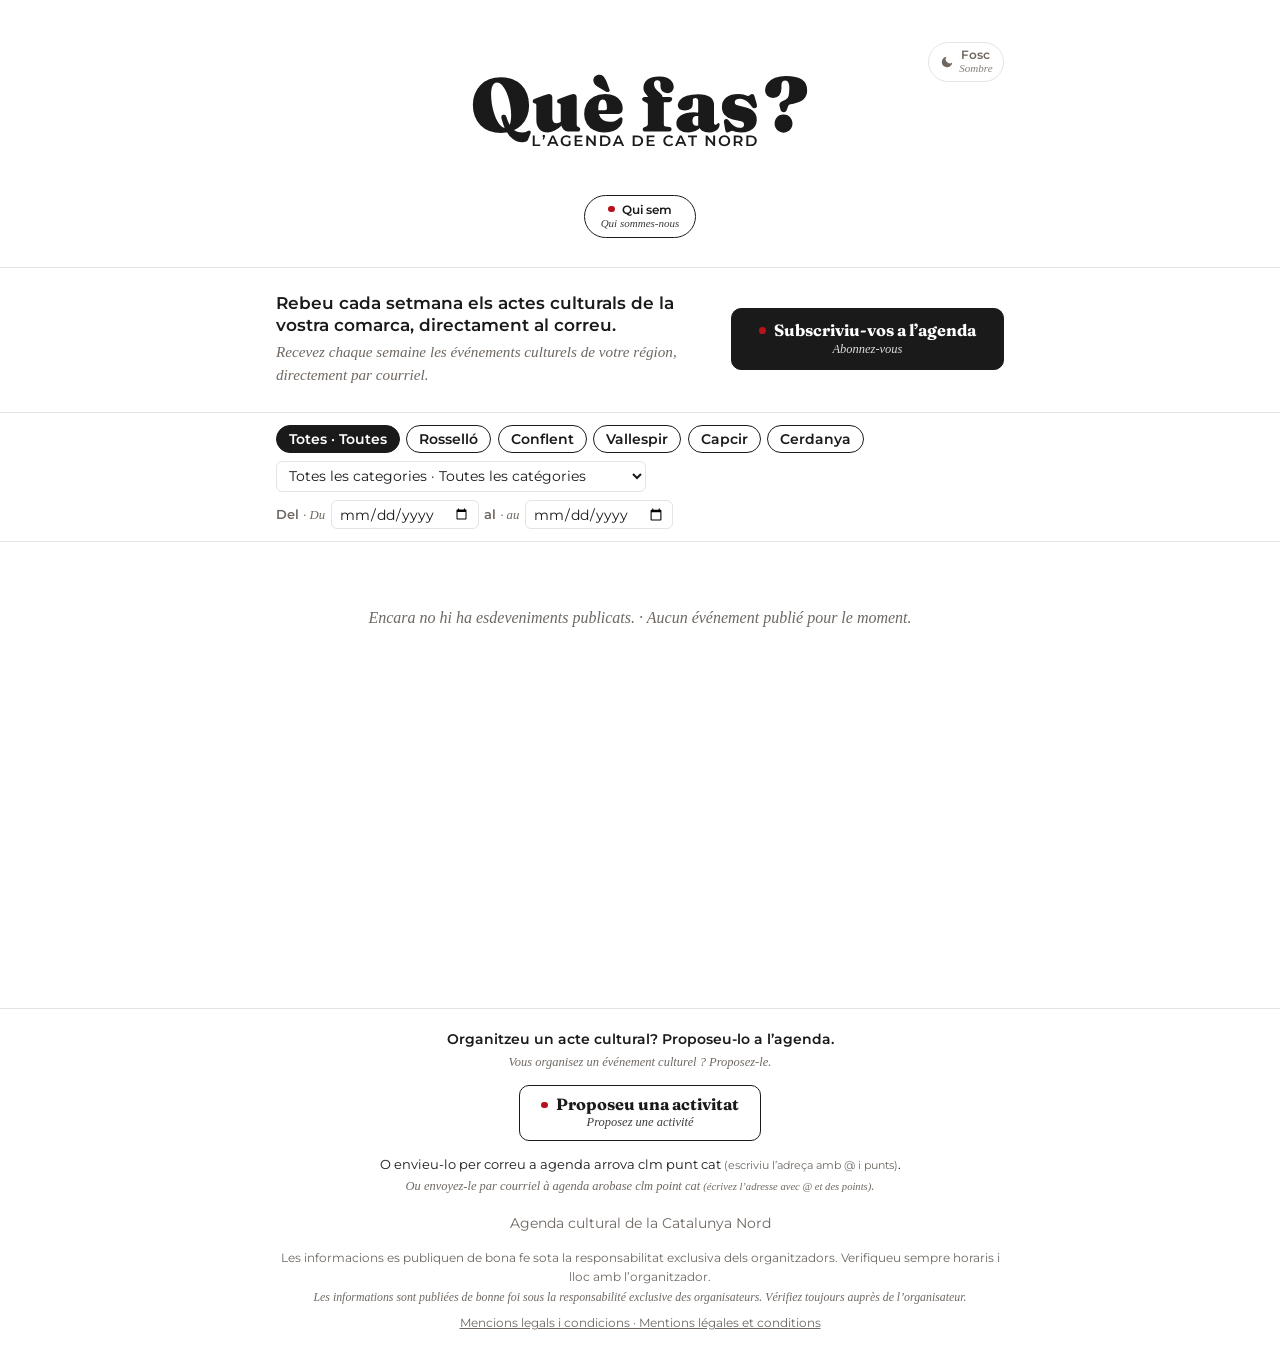
==== index.html @ eef19257 "Instantània: memòria de rebuig + feina acumulada - curador.html: rebutjar marca estat 'rebutjat' en " ====
<!DOCTYPE html>
<html lang="ca">
<head>
  <meta charset="UTF-8">
  <meta name="viewport" content="width=device-width, initial-scale=1.0">
  <title>Agenda cultural — Catalunya Nord</title>
  <meta name="description" content="Agenda cultural de la Catalunya Nord: Rosselló, Conflent, Vallespir, Capcir i Cerdanya. Agenda culturelle de la Catalogne Nord.">

  <!-- Aplica el tema desat ABANS de pintar, per evitar el parpelleig. -->
  <script>
    (function () {
      var tema = 'clar';
      try {
        var desat = localStorage.getItem('tema');
        if (desat === 'fosc' || desat === 'clar') {
          tema = desat;
        } else if (window.matchMedia && window.matchMedia('(prefers-color-scheme: dark)').matches) {
          tema = 'fosc';
        }
      } catch (e) { /* sense localStorage: es queda en tema clar */ }
      document.documentElement.setAttribute('data-tema', tema);
    })();
  </script>

  <link rel="stylesheet" href="style.css">
</head>
<body>

  <!-- Capçalera de portada («faixa»): el logotip, centrat i gran, fa
       d'imatge de capçalera. La pàgina legal manté la capçalera compacta. -->
  <header class="capcalera capcalera-portada">
    <div class="contingut">
      <!-- El logotip: dues imatges, una per tema (el CSS amaga la inactiva). -->
      <h1>
        <img class="logo-quefas logo-clar" src="img/logo/que-fas_clar.svg" alt="Què fas? — l’Agenda de Cat Nord">
        <img class="logo-quefas logo-fosc" src="img/logo/que-fas_fosc.svg" alt="Què fas? — l’Agenda de Cat Nord">
      </h1>
      <!-- Fila d'utilitats sota el logotip: «Qui sem» + botó de tema.
           En pantalla ampla (≥900px) el botó de tema salta a la cantonada
           de dalt a la dreta (vegeu style.css). -->
      <div class="fila-utilitats">
        <!-- Les dues píndoles porten el català a dalt i el francès a sota
             (mateixa jerarquia bilingüe que els botons d'acció), perquè en
             pantalla estreta el text no es reparteixi en dues columnes. -->
        <a class="boto-quisom" href="qui-som.html">
          <span class="quisom-ca">Qui sem</span>
          <span class="quisom-fr" lang="fr">Qui sommes-nous</span>
        </a>
        <button id="boto-tema" class="boto-tema" type="button" aria-label="Canvia el tema · Changer de thème">
          <span class="icona-tema" aria-hidden="true"></span>
          <span class="text-tema">
            <span class="tema-ca"></span>
            <span class="tema-fr" lang="fr"></span>
          </span>
        </button>
      </div>
    </div>
  </header>

  <section class="hero" aria-label="Subscripció · Abonnement">
    <div class="contingut">
      <p class="hero-text">
        <span class="hero-ca">Rebeu cada setmana els actes culturals de la vostra comarca, directament al correu.</span>
        <span class="hero-fr" lang="fr">Recevez chaque semaine les événements culturels de votre région, directement par courriel.</span>
      </p>
      <a class="boto-hero" href="https://f9bc9f9d.sibforms.com/serve/[base64]" target="_blank" rel="noopener">
        <span class="boto-ca">Subscriviu-vos a l’agenda</span>
        <span class="boto-fr" lang="fr">Abonnez-vous</span>
      </a>
    </div>
  </section>

  <nav class="filtres" aria-label="Filtres">
    <div class="contingut filtres-interior">
      <div class="filtre-comarques" id="filtre-comarques" role="group" aria-label="Filtra per comarca / Filtrer par région">
        <!-- Els botons de comarca es generen a app.js -->
      </div>
      <div class="filtre-categoria">
        <label for="selector-categoria" class="visualment-amagat">Categoria / Catégorie</label>
        <select id="selector-categoria">
          <!-- Les opcions de categoria es generen a app.js -->
        </select>
      </div>
      <!-- Filtre per dates: interval opcional. Un sol dia = mateixa data als dos camps;
           un camp buit no limita. La lògica és a app.js (construeixFiltreDates).
           En pantalla estreta el CSS amaga les etiquetes franceses (.etiqueta-fr)
           perquè els dos camps càpiguen en una sola línia: la barra de filtres
           és enganxada i cada línia de més tapa els actes. -->
      <div class="filtre-dates" role="group" aria-label="Filtra per dates / Filtrer par dates">
        <label class="etiqueta-data" for="data-des">Del <span class="etiqueta-fr" lang="fr">· Du</span></label>
        <input type="date" id="data-des" class="camp-data">
        <label class="etiqueta-data" for="data-fins">al <span class="etiqueta-fr" lang="fr">· au</span></label>
        <input type="date" id="data-fins" class="camp-data">
        <button type="button" id="boto-esborra-dates" class="boto-esborra-dates" hidden
                aria-label="Esborra les dates · Effacer les dates">Esborra · Effacer</button>
      </div>
    </div>
  </nav>

  <main class="contingut">
    <p id="missatge-estat" class="missatge-estat" hidden></p>
    <div id="llista-esdeveniments">
      <!-- Els esdeveniments es generen a app.js -->
    </div>

    <!-- Franja de llarga durada: els actes que duren més de 5 dies
         (típicament exposicions) surten de la llista cronològica i es
         mostren aquí, al peu. Si no, una exposició de dos mesos encalla
         la llista sota la capçalera del dia en què va començar, que al
         cap d'unes setmanes ja és una data passada. -->
    <section id="franja-llarga-durada" class="franja-llarga"
             aria-labelledby="titol-llarga-durada" hidden>
      <h2 id="titol-llarga-durada" class="titol-dia titol-franja">
        <span class="dia-ca">De llarga durada</span>
        <span class="dia-fr" lang="fr">· De longue durée</span>
      </h2>
      <div id="llista-llarga-durada">
        <!-- Les targetes es generen a app.js -->
      </div>
    </section>
  </main>

  <footer class="peu">
    <div class="contingut">
      <p class="convida">
        <span class="convida-ca">Organitzeu un acte cultural? Proposeu-lo a l’agenda.</span>
        <span class="convida-fr" lang="fr">Vous organisez un événement culturel&nbsp;? Proposez-le.</span>
      </p>
      <!-- SUBMISSIO d'actes, via 1 de 2: el formulari Typebot. -->
      <a class="boto-peu" href="https://typebot.co/lead-generation-64b0gcq" target="_blank" rel="noopener">
        <span class="boto-ca">Proposeu una activitat</span>
        <span class="boto-fr" lang="fr">Proposez une activité</span>
      </a>
      <!-- SUBMISSIO d'actes, via 2 de 2: el correu. agenda@clm.cat es
           l'UNICA adreca de tramesa; no n'hi ha cap altra. L'adreca va
           escrita en lletres, com a qui-som.html, per no donar-la feta
           als robots de brossa. -->
      <p class="peu-correu">
        <span class="peu-correu-ca">O envieu-lo per correu a agenda arrova clm punt cat <span class="pista-correu">(escriviu l’adreça amb @ i punts)</span>.</span>
        <span class="peu-correu-fr" lang="fr">Ou envoyez-le par courriel à agenda arobase clm point cat <span class="pista-correu">(écrivez l’adresse avec @ et des points)</span>.</span>
      </p>
      <p class="peu-firma">Agenda cultural de la Catalunya Nord</p>
      <!-- Línia legal permanent: responsabilitat dels organitzadors + enllaç a les mencions legals. -->
      <p class="peu-legal">
        <span class="peu-legal-ca">Les informacions es publiquen de bona fe sota la responsabilitat exclusiva dels organitzadors. Verifiqueu sempre horaris i lloc amb l’organitzador.</span>
        <span class="peu-legal-fr" lang="fr">Les informations sont publiées de bonne foi sous la responsabilité exclusive des organisateurs. Vérifiez toujours auprès de l’organisateur.</span>
        <a class="enllac-legal" href="mencions-legals.html">Mencions legals i condicions · Mentions légales et conditions</a>
      </p>
    </div>
  </footer>

  <!-- Visor del cartell: capa negra a pantalla completa amb la imatge sencera.
       S'obre en pitjar la miniatura d'un cartell i es tanca amb la creu, amb
       un clic al fons o amb la tecla Escape (vegeu app.js). -->
  <div id="visor-cartell" class="visor" role="dialog" aria-modal="true"
       aria-label="Cartell de l’acte · Affiche de l’événement" hidden>
    <button type="button" id="visor-tanca" class="visor-tanca"
            aria-label="Tanca el cartell · Fermer l’affiche">×</button>
    <img id="visor-imatge" class="visor-imatge" src="" alt="">
    <p id="visor-titol" class="visor-titol"></p>
  </div>

  <script src="app.js"></script>
</body>
</html>
---- style.css ----
/* ==========================================================================
   Agenda cultural — Catalunya Nord
   Disseny blanc i negre: el «sang i or» només com a accent (data/hora, punt
   del dia, banderola de categoria); els cartells aporten el color.
   Tipografies. Català: Fraunces (títols) + Montserrat (cos/UI).
   Francès: Georgia en cursiva (veu secundària).
   Mobile-first, sense frameworks. Tema clar i tema fosc.
   ========================================================================== */
/* --------------------------------------------------------------------
   Tipografies autoallotjades (woff2 dins de /fonts).
   Català: Fraunces (títols) + Montserrat (cos/UI). Francès: Georgia cursiva.
   Si els .woff2 no hi són, es mostren les alternatives sense trencar res.
-------------------------------------------------------------------- */
@font-face { font-family: 'Fraunces'; font-style: normal; font-weight: 700; font-display: swap; src: url('fonts/fraunces-700.woff2') format('woff2'); }
@font-face { font-family: 'Fraunces'; font-style: normal; font-weight: 900; font-display: swap; src: url('fonts/fraunces-900.woff2') format('woff2'); }
@font-face { font-family: 'Montserrat'; font-style: normal; font-weight: 400; font-display: swap; src: url('fonts/montserrat-400.woff2') format('woff2'); }
@font-face { font-family: 'Montserrat'; font-style: normal; font-weight: 600; font-display: swap; src: url('fonts/montserrat-600.woff2') format('woff2'); }

/* --------------------------------------------------------------------
   Colors. El «sang i or» és invariable i només surt com a accent.
   Els temes clar/fosc canvien l'entorn (blanc i negre dominants).
-------------------------------------------------------------------- */
:root {
  --vermell: #b5121b;
  --or: #fcdd09;

  /* Tema CLAR (per defecte). */
  --fons: #ffffff;
  --fons-targeta: #ffffff;
  --tinta: #1a1a1a;
  --tinta-suau: #6f6862;
  --vora: #e7e4df;
  --accent: var(--vermell);          /* data i hora, en clar */
  --banderola-fons: #1a1a1a;
  --banderola-text: #ffffff;
  --placeholder-fons: #f5eccf;       /* or molt suau darrere la icona */
  --placeholder-icona: #7a5f12;      /* or fosc, llegible sobre el groc suau */
  --capcalera-fons: #ffffff;
  --capcalera-text: #1a1a1a;

  --tipo-titol: 'Fraunces', Georgia, 'Times New Roman', serif;
  --tipo-ui: 'Montserrat', system-ui, 'Segoe UI', Arial, sans-serif;
  --tipo-serif: Georgia, 'Times New Roman', serif;
}

/* Tema FOSC — només canvia els colors d'entorn; la marca no es toca. */
[data-tema="fosc"] {
  --fons: #121110;
  --fons-targeta: #1b1917;
  --tinta: #f2efe9;
  --tinta-suau: #9b938c;
  --vora: #2c2825;
  --accent: var(--or);               /* data i hora, en fosc */
  --banderola-fons: #f2efe9;
  --banderola-text: #121110;
  --placeholder-fons: #241f16;
  --placeholder-icona: #c2a23a;
  --capcalera-fons: #121110;
  --capcalera-text: #f2efe9;
}

* { box-sizing: border-box; }

body {
  margin: 0;
  background: var(--fons);
  color: var(--tinta);
  font-family: var(--tipo-ui);
  line-height: 1.5;
  transition: background-color 0.2s ease, color 0.2s ease;
}

.contingut { max-width: 760px; margin: 0 auto; padding: 0 1rem; }

/* --------------------------------------------------------------------
   Capçalera — tinta sobre fons net (sense banda vermella ni senyera).
   Deixa lloc per a una futura secció hero i un logo per dissenyar.
-------------------------------------------------------------------- */
.capcalera {
  background: var(--capcalera-fons);
  color: var(--capcalera-text);
  padding: 1.4rem 0 1.3rem;
  border-bottom: 1px solid var(--vora);
  transition: background-color 0.2s ease, color 0.2s ease, border-color 0.2s ease;
}

.capcalera .contingut { position: relative; }

/* El logotip «Què fas?» fa de títol. Hi ha dues imatges, una per tema;
   la del tema inactiu s'amaga (per defecte es veu la clara). */
.capcalera h1 { margin: 0; }
.logo-quefas { display: block; width: min(220px, 56vw); height: auto; }
.logo-fosc { display: none; }
[data-tema="fosc"] .logo-clar { display: none; }
[data-tema="fosc"] .logo-fosc { display: block; }
/* Subtítol de capçalera: ja no s'usa a la portada (l'índex només duu el
   logotip), però la pàgina legal encara el fa servir (.subtitol-legal). */
.capcalera .subtitol {
  margin: 0.45rem 0 0;
  font-family: var(--tipo-serif);
  font-style: italic;
  font-size: 0.95rem;
  color: var(--tinta-suau);
}

/* Botó de canvi de tema, a la cantonada de la capçalera. */
.boto-tema {
  position: absolute;
  top: 0;
  right: 1rem;
  display: inline-flex;
  align-items: center;
  gap: 0.35rem;
  font-family: var(--tipo-ui);
  font-weight: 600;
  font-size: 0.75rem;
  padding: 0.3rem 0.65rem;
  border: 1px solid var(--vora);
  border-radius: 999px;
  background: transparent;
  color: var(--tinta-suau);
  cursor: pointer;
  line-height: 1;
}
.boto-tema:hover { background: var(--vora); color: var(--tinta); }
.boto-tema .icona-tema { display: inline-flex; flex: 0 0 auto; }
/* Les etiquetes van en columna: català a dalt, francès a sota. Així la
   píndola no reparteix el text en dues columnes en pantalla estreta. */
.boto-tema .text-tema {
  display: inline-flex;
  flex-direction: column;
  align-items: center;
  line-height: 1.25;
}
.boto-tema .tema-ca { font-family: var(--tipo-ui); font-weight: 600; }
.boto-tema .tema-fr { font-family: var(--tipo-serif); font-style: italic; font-weight: 400; font-size: 0.92em; opacity: 0.85; }

/* --------------------------------------------------------------------
   Capçalera de portada («faixa») — només l'usa index.html.
   El logotip, centrat i gran, fa d'imatge que encapçala el web; a sota,
   la fila d'utilitats («Qui sem» + botó de tema). La pàgina legal manté
   la capçalera compacta de sempre.
-------------------------------------------------------------------- */
.capcalera-portada { padding: 2.1rem 0 1.5rem; }
.capcalera-portada .contingut { text-align: center; }
.capcalera-portada .logo-quefas { width: min(430px, 94vw); margin: 0 auto; }

/* Fila d'utilitats sota el logotip. */
.fila-utilitats {
  display: flex;
  justify-content: center;
  align-items: center;
  gap: 0.5rem;
  margin-top: 1rem;
}

/* En mòbil i tauleta el botó de tema viu dins la fila (no flota).
   En pantalla ampla torna a la cantonada (vegeu el @media de 900px). */
.capcalera-portada .boto-tema { position: static; }

/* Botó «Qui sem»: píndola amb contorn de tinta i punt d'accent davant,
   una mica més present que el botó de tema (és contingut, no utilitat). */
.boto-quisom {
  display: inline-flex;
  flex-direction: column;
  align-items: center;
  text-align: center;
  white-space: nowrap;
  font-family: var(--tipo-ui);
  font-weight: 600;
  font-size: 0.75rem;
  line-height: 1.25;
  padding: 0.34rem 0.95rem 0.4rem;
  border: 1.5px solid var(--tinta);
  border-radius: 999px;
  background: transparent;
  color: var(--tinta);
  text-decoration: none;
}
/* El punt d'accent va davant del català (dins la línia), no davant de tot
   el botó: si fos un element flex de la columna, quedaria a sobre del text. */
.boto-quisom .quisom-ca::before {
  content: "";
  display: inline-block;
  width: 0.42rem;
  height: 0.42rem;
  border-radius: 50%;
  background: var(--accent);
  margin-right: 0.4rem;
  vertical-align: 0.1em;
}
.boto-quisom .quisom-fr { font-family: var(--tipo-serif); font-style: italic; font-weight: 400; font-size: 0.92em; opacity: 0.85; }
.boto-quisom:hover { background: var(--tinta); color: var(--fons); }
.boto-quisom:focus-visible { outline: 2px solid var(--accent); outline-offset: 2px; }

/* --------------------------------------------------------------------
   Seccio hero - convida a subscriure's a l'agenda (public general).
   Blanc i negre, com la resta: fons net i una vora fina a sota.
-------------------------------------------------------------------- */
.hero {
  background: var(--fons);
  border-bottom: 1px solid var(--vora);
  padding: 1.5rem 0 1.6rem;
  transition: background-color 0.2s ease, border-color 0.2s ease;
}
/* En pantalla estreta tot va centrat (text i botó); a partir de 600px
   el text torna a l'esquerra i el botó se'n va a la dreta. */
.hero .contingut { display: flex; flex-direction: column; align-items: center; gap: 0.9rem; }

.hero-text { margin: 0; max-width: 46ch; text-align: center; }
.hero-text .hero-ca { display: block; font-family: var(--tipo-ui); font-weight: 600; font-size: 1.05rem; line-height: 1.35; color: var(--tinta); }
.hero-text .hero-fr { display: block; margin-top: 0.25rem; font-family: var(--tipo-serif); font-style: italic; font-size: 0.95rem; color: var(--tinta-suau); }

/* Etiquetes bilingues dins dels botons d'accio (catala a dalt, frances a sota).
   El català va en Fraunces amb un punt d'accent davant (vermell en clar,
   or en fosc), com el punt de les capçaleres de dia. */
.boto-ca { font-family: var(--tipo-titol); font-weight: 700; font-size: 1.02rem; }
.boto-ca::before {
  content: "";
  display: inline-block;
  width: 0.42rem;
  height: 0.42rem;
  border-radius: 50%;
  background: var(--accent);
  margin-right: 0.5rem;
  vertical-align: 0.12em;
}
.boto-fr { font-family: var(--tipo-serif); font-weight: 400; font-style: italic; font-size: 0.78rem; opacity: 0.85; }

/* Boto principal de subscripcio: ple, en tinta, rectangle arrodonit
   (10px, com les targetes) per distingir-lo de les píndoles de filtre.
   white-space: nowrap garanteix que cada llengua ocupa una sola línia. */
.boto-hero {
  display: inline-flex;
  flex-direction: column;
  align-items: center;
  text-align: center;
  text-decoration: none;
  white-space: nowrap;
  line-height: 1.3;
  padding: 0.65rem 1.7rem 0.75rem;
  border: 1.5px solid var(--tinta);
  border-radius: 10px;
  background: var(--tinta);
  color: var(--fons);
  cursor: pointer;
  transition: background-color 0.2s ease, color 0.2s ease;
}
.boto-hero:hover { background: transparent; color: var(--tinta); }

/* Anell d'accent quan s'hi arriba amb el teclat (accessibilitat). */
.boto-hero:focus-visible,
.boto-peu:focus-visible {
  outline: 2px solid var(--accent);
  outline-offset: 2px;
}

/* --------------------------------------------------------------------
   Barra de filtres (enganxada a dalt). Botons en blanc i negre.
-------------------------------------------------------------------- */
.filtres {
  background: var(--fons);
  border-bottom: 1px solid var(--vora);
  padding: 0.75rem 0;
  position: sticky;
  top: 0;
  z-index: 10;
  transition: background-color 0.2s ease, border-color 0.2s ease;
}

.filtres-interior { display: flex; flex-wrap: wrap; gap: 0.5rem; align-items: center; }
.filtre-comarques { display: flex; flex-wrap: wrap; gap: 0.4rem; }

.boto-comarca {
  font-family: var(--tipo-ui);
  font-weight: 600;
  font-size: 0.85rem;
  padding: 0.3rem 0.75rem;
  border: 1.5px solid var(--tinta);
  border-radius: 999px;
  background: transparent;
  color: var(--tinta);
  cursor: pointer;
}
.boto-comarca:hover { background: var(--vora); }
.boto-comarca.actiu { background: var(--tinta); color: var(--fons); border-color: var(--tinta); }

/* En pantalla estreta el selector ocupa la seva pròpia línia, arrenca a
   l'esquerra i no arriba fins a la vora dreta de la pantalla (era incòmode
   de prémer). A partir de 600px pren l'amplada que li cal, sempre a l'esquerra. */
.filtre-categoria { margin-left: 0; flex: 1 1 100%; max-width: 20rem; min-width: 0; }

#selector-categoria {
  font-family: var(--tipo-ui);
  font-size: 0.8rem;
  width: 100%;
  padding: 0.35rem 0.5rem;
  border: 1.5px solid var(--vora);
  border-radius: 6px;
  background: var(--fons-targeta);
  color: var(--tinta);
  max-width: 100%;
  text-overflow: ellipsis;
}

/* Filtre per dates: dos camps natius de data i un botó per esborrar-los.
   El calendari desplegable és el del navegador (cap giny propi);
   color-scheme li fa seguir el tema clar o fosc. */
.filtre-dates { display: flex; align-items: center; flex-wrap: wrap; gap: 0.35rem; }

.etiqueta-data { font-family: var(--tipo-ui); font-weight: 600; font-size: 0.78rem; color: var(--tinta-suau); }
.etiqueta-data .etiqueta-fr { font-family: var(--tipo-serif); font-style: italic; font-weight: normal; }

/* En pantalla estreta les etiquetes franceses («· Du», «· au») s'amaguen
   perquè «Del [data] al [data]» càpiga en una sola línia. La barra de
   filtres és enganxada a dalt: cada línia que estalvia és espai per als
   actes. A partir de 600px tornen a sortir (vegeu el @media de 600px). */
.etiqueta-data .etiqueta-fr { display: none; }

.camp-data {
  font-family: var(--tipo-ui);
  font-size: 0.78rem;
  padding: 0.28rem 0.35rem;
  border: 1.5px solid var(--vora);
  border-radius: 6px;
  background: var(--fons-targeta);
  color: var(--tinta);
  color-scheme: light;
  max-width: 100%;
}
[data-tema="fosc"] .camp-data { color-scheme: dark; }

.boto-esborra-dates {
  font-family: var(--tipo-ui);
  font-weight: 600;
  font-size: 0.78rem;
  padding: 0.25rem 0.7rem;
  border: 1px solid var(--vora);
  border-radius: 999px;
  background: transparent;
  color: var(--tinta-suau);
  cursor: pointer;
}
.boto-esborra-dates:hover { background: var(--vora); color: var(--tinta); }

.camp-data:focus-visible,
.boto-esborra-dates:focus-visible { outline: 2px solid var(--accent); outline-offset: 2px; }

main { padding-top: 1rem; padding-bottom: 2rem; min-height: 50vh; }

/* --------------------------------------------------------------------
   Capçalera de dia: "21 Juny, Dimarts · 21 Juin, Mardi".
   Text en tinta; l'únic color és el punt d'accent (vermell en clar,
   or en fosc), com el punt dels botons d'acció.
-------------------------------------------------------------------- */
.titol-dia {
  display: flex;
  align-items: baseline;
  flex-wrap: wrap;
  gap: 0.5rem;
  font-family: var(--tipo-titol);
  font-weight: 700;
  font-size: 1.05rem;
  color: var(--tinta);
  margin: 1.85rem 0 0.7rem;
  padding-bottom: 0.3rem;
  border-bottom: 1px solid var(--vora);
}
.titol-dia::before {
  content: "";
  flex: 0 0 auto;
  width: 0.55rem;
  height: 0.55rem;
  border-radius: 50%;
  background: var(--accent);
  align-self: center;
}
.titol-dia .dia-fr {
  font-family: var(--tipo-serif);
  color: var(--tinta-suau);
  font-style: italic;
  font-weight: normal;
  font-size: 0.9em;
}

/* --------------------------------------------------------------------
   Franja de llarga durada: els actes de més de 5 dies (exposicions)
   surten de la llista cronològica i es recullen aquí, al peu. Es
   distingeix de la llista amb un filet de separació més marcat a dalt,
   no amb cap color nou: la pàgina continua sent monocroma.
-------------------------------------------------------------------- */
.franja-llarga {
  margin-top: 2.5rem;
  padding-top: 0.5rem;
  border-top: 2px solid var(--vora);
}

/* La capçalera de la franja reutilitza .titol-dia (mateixa tipografia,
   mateix punt d'accent) i només en treu el marge de dalt, que aquí ja
   el posa la mateixa franja. */
.titol-franja { margin-top: 0.9rem; }

/* --------------------------------------------------------------------
   Targeta: cartell a l'esquerra (amb banderola de categoria), cos a la dreta.
-------------------------------------------------------------------- */
.esdeveniment {
  display: flex;
  align-items: flex-start;
  gap: 0;
  background: var(--fons-targeta);
  border: 1px solid var(--vora);
  border-radius: 10px;
  margin-bottom: 0.85rem;
  transition: background-color 0.2s ease, border-color 0.2s ease;
}

/* Cartell (o substitut) — quadrat lleugerament tombat, a l'esquerra. */
.imatge-esdeveniment {
  position: relative;
  flex: 0 0 auto;
  width: 100px;
  height: 100px;
  margin: 0.85rem;
  border-radius: 8px;
  overflow: hidden;
  background: var(--placeholder-fons);
  box-shadow: 0 2px 7px rgba(0, 0, 0, 0.18);
  transition: transform 0.25s ease;
}
.imatge-esdeveniment img { width: 100%; height: 100%; object-fit: cover; display: block; }
.imatge-esdeveniment.sense-imatge { display: flex; align-items: center; justify-content: center; }

/* La miniatura del cartell és un botó (obre el visor): el desvestim perquè
   segueixi semblant només una imatge. */
.obre-cartell {
  display: block;
  width: 100%;
  height: 100%;
  padding: 0;
  border: 0;
  background: none;
  cursor: zoom-in;
}
.obre-cartell:focus-visible { outline: 2px solid var(--accent); outline-offset: 2px; }

/* El cartell reposa tombat i s'adreça quan hi passem el ratolí. */
.gir-esquerra .imatge-esdeveniment { transform: rotate(-3deg); }
.gir-dreta .imatge-esdeveniment { transform: rotate(3deg); }
.gir-esquerra .imatge-esdeveniment:hover,
.gir-dreta .imatge-esdeveniment:hover { transform: rotate(0deg); }

@media (prefers-reduced-motion: reduce) {
  .imatge-esdeveniment { transition: none; }
  .gir-esquerra .imatge-esdeveniment,
  .gir-dreta .imatge-esdeveniment { transform: none; }
}

/* Banderola negra amb el nom de la categoria, a dalt del cartell. */
.banderola-categoria {
  position: absolute;
  top: 0;
  left: 0;
  z-index: 2;
  font-family: var(--tipo-ui);
  font-weight: 600;
  font-size: 0.6rem;
  letter-spacing: 0.06em;
  text-transform: uppercase;
  color: var(--banderola-text);
  background: var(--banderola-fons);
  padding: 0.14rem 0.85rem 0.14rem 0.45rem;
  clip-path: polygon(0 0, 100% 0, calc(100% - 0.5rem) 100%, 0 100%);
  /* Seu damunt del botó del cartell: els clics han de passar-hi a través. */
  pointer-events: none;
}

/* Icona de la categoria, quan no hi ha cartell. */
.icona-categoria { display: inline-flex; color: var(--placeholder-icona); }
.icona-categoria svg { width: 44px; height: 44px; }

/* Cos de la targeta. */
.cos-esdeveniment { flex: 1; min-width: 0; padding: 0.85rem 0.95rem 0.85rem 0; }

.titol-esdeveniment {
  margin: 0 0 0.3rem;
  font-family: var(--tipo-titol);
  font-weight: 700;
  font-size: 1.05rem;
  line-height: 1.25;
  color: var(--tinta);
}
.titol-esdeveniment a { color: inherit; text-decoration: underline; }

/* Comarca: etiqueta de text discreta (ja no és una píndola clicable). */
.comarca {
  margin: 0 0 0.35rem;
  font-family: var(--tipo-ui);
  font-weight: 600;
  font-size: 0.7rem;
  letter-spacing: 0.07em;
  text-transform: uppercase;
  color: var(--tinta-suau);
}

.meta { font-family: var(--tipo-ui); font-size: 0.85rem; color: var(--tinta-suau); margin: 0 0 0.4rem; }
.meta .quan { color: var(--accent); font-weight: 600; }   /* data i hora: l'accent «sang i or» */
.meta .icona-pin { display: inline-flex; vertical-align: -2px; margin-right: 2px; }
.meta .icona-pin svg { display: block; }

/* Contingut que es desplega amb "Veure més". */
.detalls { display: none; margin-top: 0.5rem; }
.cos-esdeveniment.obert .detalls { display: block; }

.descripcio-ca { font-family: var(--tipo-ui); margin: 0 0 0.3rem; font-size: 0.92rem; }
.descripcio-fr { font-family: var(--tipo-serif); margin: 0 0 0.3rem; color: var(--tinta-suau); font-style: italic; font-size: 0.95rem; }
.associacio { font-family: var(--tipo-ui); font-size: 0.8rem; color: var(--tinta-suau); margin: 0.2rem 0 0; }

.boto-mes {
  margin-top: 0.45rem;
  font-family: var(--tipo-ui);
  font-weight: 600;
  font-size: 0.78rem;
  padding: 0.25rem 0.7rem;
  border: 1px solid var(--vora);
  border-radius: 999px;
  background: transparent;
  color: var(--tinta-suau);
  cursor: pointer;
}
.boto-mes:hover { background: var(--vora); color: var(--tinta); }

.missatge-estat { font-family: var(--tipo-serif); text-align: center; color: var(--tinta-suau); padding: 3rem 1rem; font-style: italic; }

/* --------------------------------------------------------------------
   Peu — net, en blanc i negre.
-------------------------------------------------------------------- */
.peu {
  background: var(--fons);
  border-top: 1px solid var(--vora);
  color: var(--tinta-suau);
  font-family: var(--tipo-ui);
  font-size: 0.85rem;
  padding: 1.25rem 0;
  text-align: center;
  transition: background-color 0.2s ease, border-color 0.2s ease;
}

/* Convida (al peu) a proposar un acte - adrecat a organitzadors. */
.convida { margin: 0 0 0.85rem; }
.convida-ca { display: block; font-family: var(--tipo-ui); font-weight: 600; color: var(--tinta); }
.convida-fr { display: block; margin-top: 0.2rem; font-family: var(--tipo-serif); font-style: italic; color: var(--tinta-suau); font-size: 0.92em; }

/* Boto secundari del peu: contorn, s'omple en passar-hi per sobre.
   Mateix rectangle arrodonit que el boto principal. */
.boto-peu {
  display: inline-flex;
  flex-direction: column;
  align-items: center;
  text-decoration: none;
  line-height: 1.25;
  padding: 0.5rem 1.35rem 0.6rem;
  border: 1.5px solid var(--tinta);
  border-radius: 10px;
  background: transparent;
  color: var(--tinta);
  cursor: pointer;
  transition: background-color 0.2s ease, color 0.2s ease;
}
.boto-peu:hover { background: var(--tinta); color: var(--fons); }

/* L'altra via de tramesa: l'adreça de correu, sota el botó del formulari. */
.peu-correu { margin: 0.85rem 0 0; font-size: 0.82rem; }
.peu-correu-ca { display: block; color: var(--tinta); }
.peu-correu-fr { display: block; margin-top: 0.15rem; font-family: var(--tipo-serif); font-style: italic; color: var(--tinta-suau); font-size: 0.95em; }

.peu-firma { margin: 1.1rem 0 0; color: var(--tinta-suau); }

/* Línia legal curta del peu + enllaç a les mencions legals. */
.peu-legal { margin: 1rem 0 0; font-size: 0.78rem; color: var(--tinta-suau); }
.peu-legal-ca { display: block; }
.peu-legal-fr { display: block; margin-top: 0.15rem; font-family: var(--tipo-serif); font-style: italic; font-size: 0.95em; }
.enllac-legal { display: inline-block; margin-top: 0.45rem; color: var(--tinta-suau); text-decoration: underline; }
.enllac-legal:hover { color: var(--tinta); }

.visualment-amagat {
  position: absolute;
  width: 1px;
  height: 1px;
  overflow: hidden;
  clip: rect(0 0 0 0);
  white-space: nowrap;
}

/* --------------------------------------------------------------------
   Pàgina legal (mencions-legals.html): prosa llarga en dues llengües.
   Català primer, en Montserrat; el francès en Georgia rodona (no cursiva:
   la cursiva contínua cansa en textos llargs; la serifa ja marca la veu
   francesa) i en color suau. Capçaleres com les capçaleres de dia.
-------------------------------------------------------------------- */
.pagina-legal { padding-top: 1.1rem; padding-bottom: 2.5rem; }

.pagina-legal .torna { margin: 0 0 1.3rem; font-size: 0.85rem; }
.pagina-legal .torna a { color: var(--tinta-suau); text-decoration: none; }
.pagina-legal .torna a:hover { color: var(--tinta); text-decoration: underline; }
.pagina-legal .torna span[lang="fr"] { font-family: var(--tipo-serif); font-style: italic; }

/* A la pàgina legal el logotip de la capçalera és un enllaç de tornada. */
.logo-enllac { margin: 0; }
.logo-enllac a { display: inline-block; }

.titol-legal { font-family: var(--tipo-titol); font-weight: 900; font-size: 1.6rem; line-height: 1.15; margin: 0 0 1rem; color: var(--tinta); }
.titol-legal .t-ca { display: block; }
.titol-legal .t-fr { display: block; margin-top: 0.2rem; font-family: var(--tipo-serif); font-style: italic; font-weight: 400; font-size: 1rem; color: var(--tinta-suau); }

/* El subtítol de la capçalera legal té les dues llengües: el català hi va
   en Montserrat rodona (la Georgia cursiva és la veu francesa). */
.subtitol-legal .t-ca { font-family: var(--tipo-ui); font-style: normal; }

/* Nota «la versió francesa fa fe». */
.nota-fe { margin: 0 0 1.4rem; padding: 0.6rem 0.85rem; border-left: 3px solid var(--accent); background: var(--fons-targeta); border-radius: 0 8px 8px 0; font-size: 0.85rem; }
.legal-ca-inline { display: block; font-family: var(--tipo-ui); color: var(--tinta); }
.legal-fr-inline { display: block; margin-top: 0.15rem; font-family: var(--tipo-serif); font-style: italic; color: var(--tinta-suau); }

/* Sumari d'ancoratges. */
.sumari { display: flex; flex-wrap: wrap; gap: 0.4rem; margin: 0 0 0.5rem; }
.sumari a {
  font-family: var(--tipo-ui);
  font-weight: 600;
  font-size: 0.8rem;
  padding: 0.3rem 0.75rem;
  border: 1px solid var(--vora);
  border-radius: 999px;
  color: var(--tinta-suau);
  text-decoration: none;
}
.sumari a:hover { background: var(--vora); color: var(--tinta); }
.sumari span[lang="fr"] { font-family: var(--tipo-serif); font-style: italic; font-weight: normal; }

/* Capçalera de secció: mateix llenguatge que la capçalera de dia. */
.titol-seccio {
  display: flex;
  align-items: baseline;
  flex-wrap: wrap;
  gap: 0.5rem;
  font-family: var(--tipo-titol);
  font-weight: 700;
  font-size: 1.15rem;
  color: var(--tinta);
  margin: 2.2rem 0 0.8rem;
  padding-bottom: 0.3rem;
  border-bottom: 1px solid var(--vora);
  scroll-margin-top: 1rem;
}
.titol-seccio::before {
  content: "";
  flex: 0 0 auto;
  width: 0.55rem;
  height: 0.55rem;
  border-radius: 50%;
  background: var(--accent);
  align-self: center;
}
.titol-seccio .fr { font-family: var(--tipo-serif); color: var(--tinta-suau); font-style: italic; font-weight: normal; font-size: 0.85em; }

.pagina-legal h3 { font-family: var(--tipo-ui); font-weight: 600; font-size: 0.95rem; margin: 1.4rem 0 0.4rem; color: var(--tinta); }
.pagina-legal h3 .fr { font-family: var(--tipo-serif); color: var(--tinta-suau); font-style: italic; font-weight: normal; font-size: 0.92em; }

/* Els dos registres de text: català (primari) i francès (secundari). */
.legal-ca { font-family: var(--tipo-ui); font-size: 0.92rem; color: var(--tinta); margin: 0 0 0.5rem; }
.legal-fr { font-family: var(--tipo-serif); font-size: 0.95rem; color: var(--tinta-suau); margin: 0 0 0.9rem; }
.legal-ca a, .legal-fr a { color: inherit; }
.legal-avis strong { color: var(--tinta); }

/* Taules legals: filets fins amb els colors del tema. */
.taula-scroll { overflow-x: auto; margin: 0.4rem 0 0.9rem; }
.taula-legal { width: 100%; border-collapse: collapse; font-size: 0.82rem; font-family: var(--tipo-ui); }
.taula-legal th, .taula-legal td { border: 1px solid var(--vora); padding: 0.45rem 0.55rem; text-align: left; vertical-align: top; }
.taula-legal th { font-weight: 600; background: var(--fons-targeta); }
.taula-legal .fr { font-family: var(--tipo-serif); font-style: italic; color: var(--tinta-suau); font-weight: normal; }

/* El peu de la pàgina legal reutilitza .peu; l'enllaç de tornada hi és discret. */
.peu .convida a { color: var(--tinta); text-decoration: underline; }
.peu .convida a span[lang="fr"] { font-family: var(--tipo-serif); font-style: italic; color: var(--tinta-suau); }

/* Pista per llegir l'adreça ofuscada (protecció contra robots de correu brossa). */
.pista-correu { font-size: 0.85em; color: var(--tinta-suau); }

/* --------------------------------------------------------------------
   Selector de llengua de la pàgina legal (Català / Français).
   Mateixa forma de píndola que els filtres de comarca.
-------------------------------------------------------------------- */
.selector-llengua { position: absolute; top: 0; right: 1rem; display: inline-flex; gap: 0.35rem; }

.boto-llengua {
  font-family: var(--tipo-ui);
  font-weight: 600;
  font-size: 0.75rem;
  padding: 0.3rem 0.7rem;
  border: 1.5px solid var(--tinta);
  border-radius: 999px;
  background: transparent;
  color: var(--tinta);
  cursor: pointer;
  line-height: 1;
}
.boto-llengua:hover { background: var(--vora); }
.boto-llengua.actiu { background: var(--tinta); color: var(--fons); }
.boto-llengua:focus-visible { outline: 2px solid var(--accent); outline-offset: 2px; }

/* --------------------------------------------------------------------
   Mode d'una sola llengua (l'atribut data-llengua el posa el JS de la
   pàgina legal; sense JavaScript no hi és i es veuen les dues llengües).
   .t-ca = text català · .t-fr = text francès · .t-sep = separador «·».
-------------------------------------------------------------------- */
[data-llengua="ca"] .t-fr,
[data-llengua="ca"] .t-sep,
[data-llengua="ca"] .legal-fr { display: none; }

[data-llengua="fr"] .t-ca,
[data-llengua="fr"] .t-sep,
[data-llengua="fr"] .legal-ca { display: none; }

/* Quan el francès és l'única llengua visible passa a veu primària:
   tinta plena i lletra rodona (la serifa ja el marca com a francès). */
[data-llengua="fr"] .legal-fr { color: var(--tinta); }
[data-llengua="fr"] .titol-legal .t-fr { margin-top: 0; font-style: normal; font-weight: 700; font-size: 1em; color: var(--tinta); }
[data-llengua="fr"] .titol-seccio .t-fr { font-style: normal; font-weight: 700; font-size: 1em; color: var(--tinta); }
[data-llengua="fr"] .pagina-legal h3 .t-fr { font-style: normal; font-weight: 600; font-size: 1em; color: var(--tinta); }
[data-llengua="fr"] .taula-legal .t-fr { font-style: normal; color: inherit; }
[data-llengua="fr"] .sumari .t-fr { font-style: normal; font-weight: 600; }
[data-llengua="fr"] .nota-fe .legal-fr-inline { font-style: normal; color: var(--tinta); }
[data-llengua="fr"] .subtitol-legal .t-fr { font-style: normal; }
[data-llengua="fr"] .torna .t-fr,
[data-llengua="fr"] .peu .convida .t-fr { font-style: normal; color: inherit; }

@media (min-width: 600px) {
  .logo-quefas { width: 240px; }
  .capcalera-portada { padding: 2.6rem 0 1.8rem; }
  .capcalera-portada .logo-quefas { width: 400px; }
  .imatge-esdeveniment { width: 120px; height: 120px; }
  .icona-categoria svg { width: 50px; height: 50px; }
  .hero .contingut { flex-direction: row; align-items: center; justify-content: space-between; }
  .hero-text { margin-right: 1.5rem; text-align: left; }

  /* El selector de categoria queda alineat a l'esquerra, sota les píndoles
     de comarca i sobre les dates: els tres filtres arrenquen del mateix
     marge. Aquí pren l'amplada que li cal (hi ha lloc de sobres). */
  .filtre-categoria { flex: 0 0 auto; max-width: none; }
  #selector-categoria { width: auto; font-size: 0.85rem; }

  /* Les dates recuperen les etiquetes franceses i la mida de sempre. */
  .etiqueta-data { font-size: 0.8rem; }
  .etiqueta-data .etiqueta-fr { display: inline; }
  .camp-data { font-size: 0.85rem; padding: 0.3rem 0.45rem; }
}

/* En pantalla ampla (ordinador), el botó de tema torna a la cantonada de
   dalt a la dreta; la fila queda només amb «Qui sem», centrat sota el
   logotip. En mòbil i tauleta tots dos resten dins la fila. */
@media (min-width: 900px) {
  .capcalera-portada .boto-tema {
    position: absolute;
    top: 0;
    right: 1rem;
  }
}

/* --------------------------------------------------------------------
   Visor de cartells. Capa negra a pantalla completa amb el cartell
   sencer, sense retallar. És el mateix en tots dos temes: el fons negre
   deixa que el cartell posi el color, com a la resta del disseny.
-------------------------------------------------------------------- */
.visor {
  position: fixed;
  top: 0;
  left: 0;
  right: 0;
  bottom: 0;
  z-index: 100;
  display: flex;
  flex-direction: column;
  align-items: center;
  justify-content: center;
  gap: 0.8rem;
  padding: 3.2rem 1rem 1.5rem;
  background: rgba(0, 0, 0, 0.92);
}
/* Cal repetir-ho: el display:flex de dalt anul·laria l'atribut hidden. */
.visor[hidden] { display: none; }

.visor-imatge {
  max-width: 100%;
  max-height: 78vh;
  object-fit: contain;
  border-radius: 4px;
  box-shadow: 0 8px 30px rgba(0, 0, 0, 0.5);
}

.visor-titol {
  margin: 0;
  max-width: 34rem;
  text-align: center;
  font-family: var(--tipo-titol);
  font-weight: 700;
  font-size: 0.95rem;
  line-height: 1.3;
  color: #f2efe9;
}

.visor-tanca {
  position: absolute;
  top: 0.7rem;
  right: 0.8rem;
  width: 2.6rem;
  height: 2.6rem;
  border-radius: 50%;
  border: 1px solid rgba(242, 239, 233, 0.4);
  background: rgba(0, 0, 0, 0.55);
  color: #f2efe9;
  font-size: 1.6rem;
  line-height: 1;
  cursor: pointer;
}
.visor-tanca:focus-visible { outline: 2px solid var(--or); outline-offset: 2px; }

/* Amb el visor obert, la pàgina de sota no ha de moure's. */
body.visor-obert { overflow: hidden; }
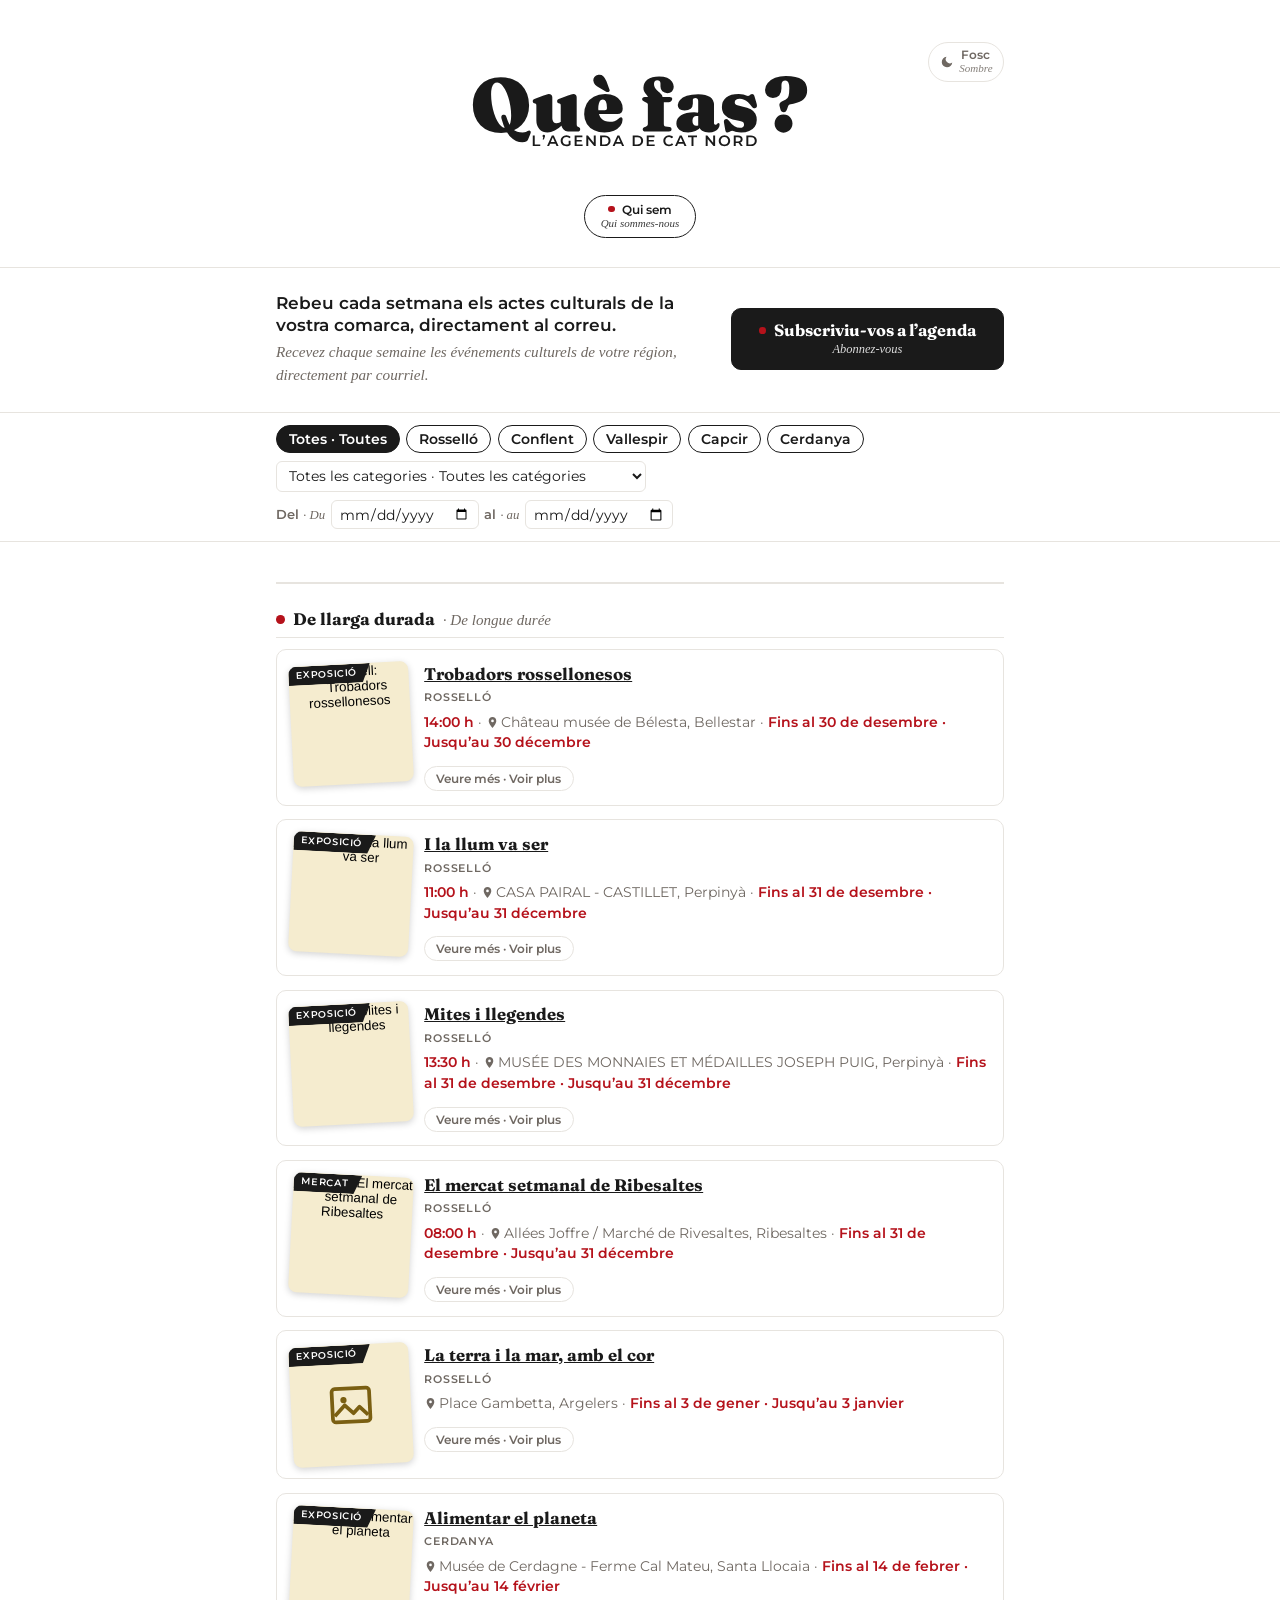
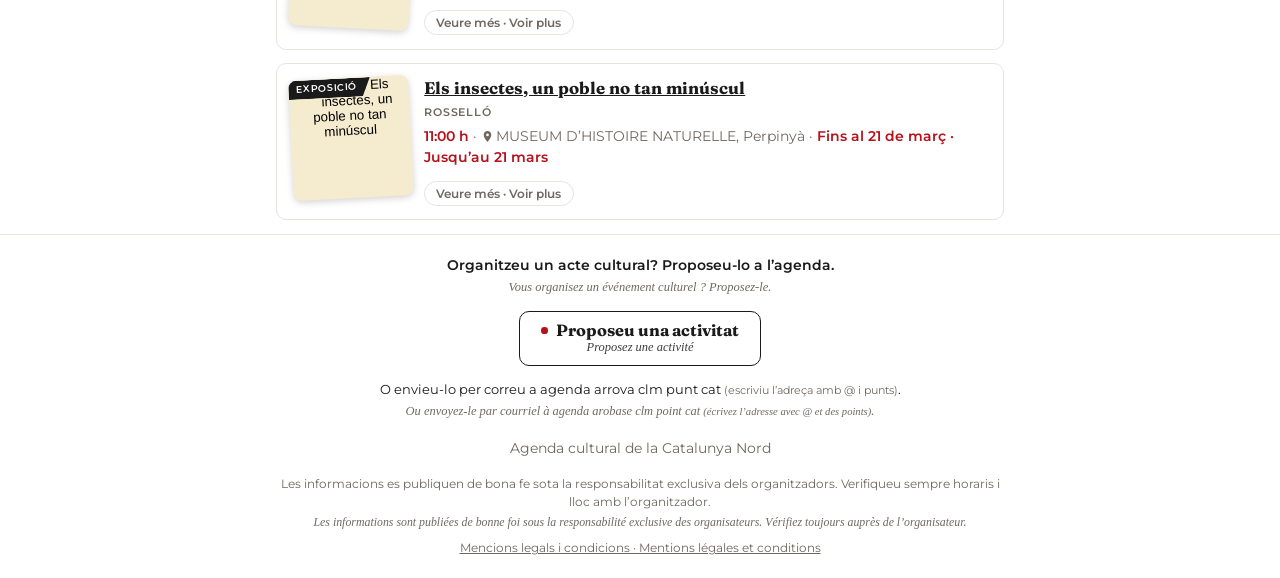
==== commit ed8b97fd: "Sessions 5-9 del §7: periodicitat completa a index.html, docs i skill Afegeix el divuitè camp, perio" ====
--- a/index.html
+++ b/index.html
@@ -103,6 +103,20 @@
       <!-- Els esdeveniments es generen a app.js -->
     </div>
 
+    <!-- Activitats permanents: els actes amb `periodicitat` no buida surten
+         de la llista cronològica i de la franja de llarga durada, i es
+         mostren aquí, independentment de la durada de `data_fi`. -->
+    <section id="franja-permanents" class="franja-llarga"
+             aria-labelledby="titol-permanents" hidden>
+      <h2 id="titol-permanents" class="titol-dia titol-franja">
+        <span class="dia-ca">Activitats permanents</span>
+        <span class="dia-fr" lang="fr">· Activités permanentes</span>
+      </h2>
+      <div id="llista-permanents">
+        <!-- Les targetes es generen a app.js -->
+      </div>
+    </section>
+
     <!-- Franja de llarga durada: els actes que duren més de 5 dies
          (típicament exposicions) surten de la llista cronològica i es
          mostren aquí, al peu. Si no, una exposició de dos mesos encalla
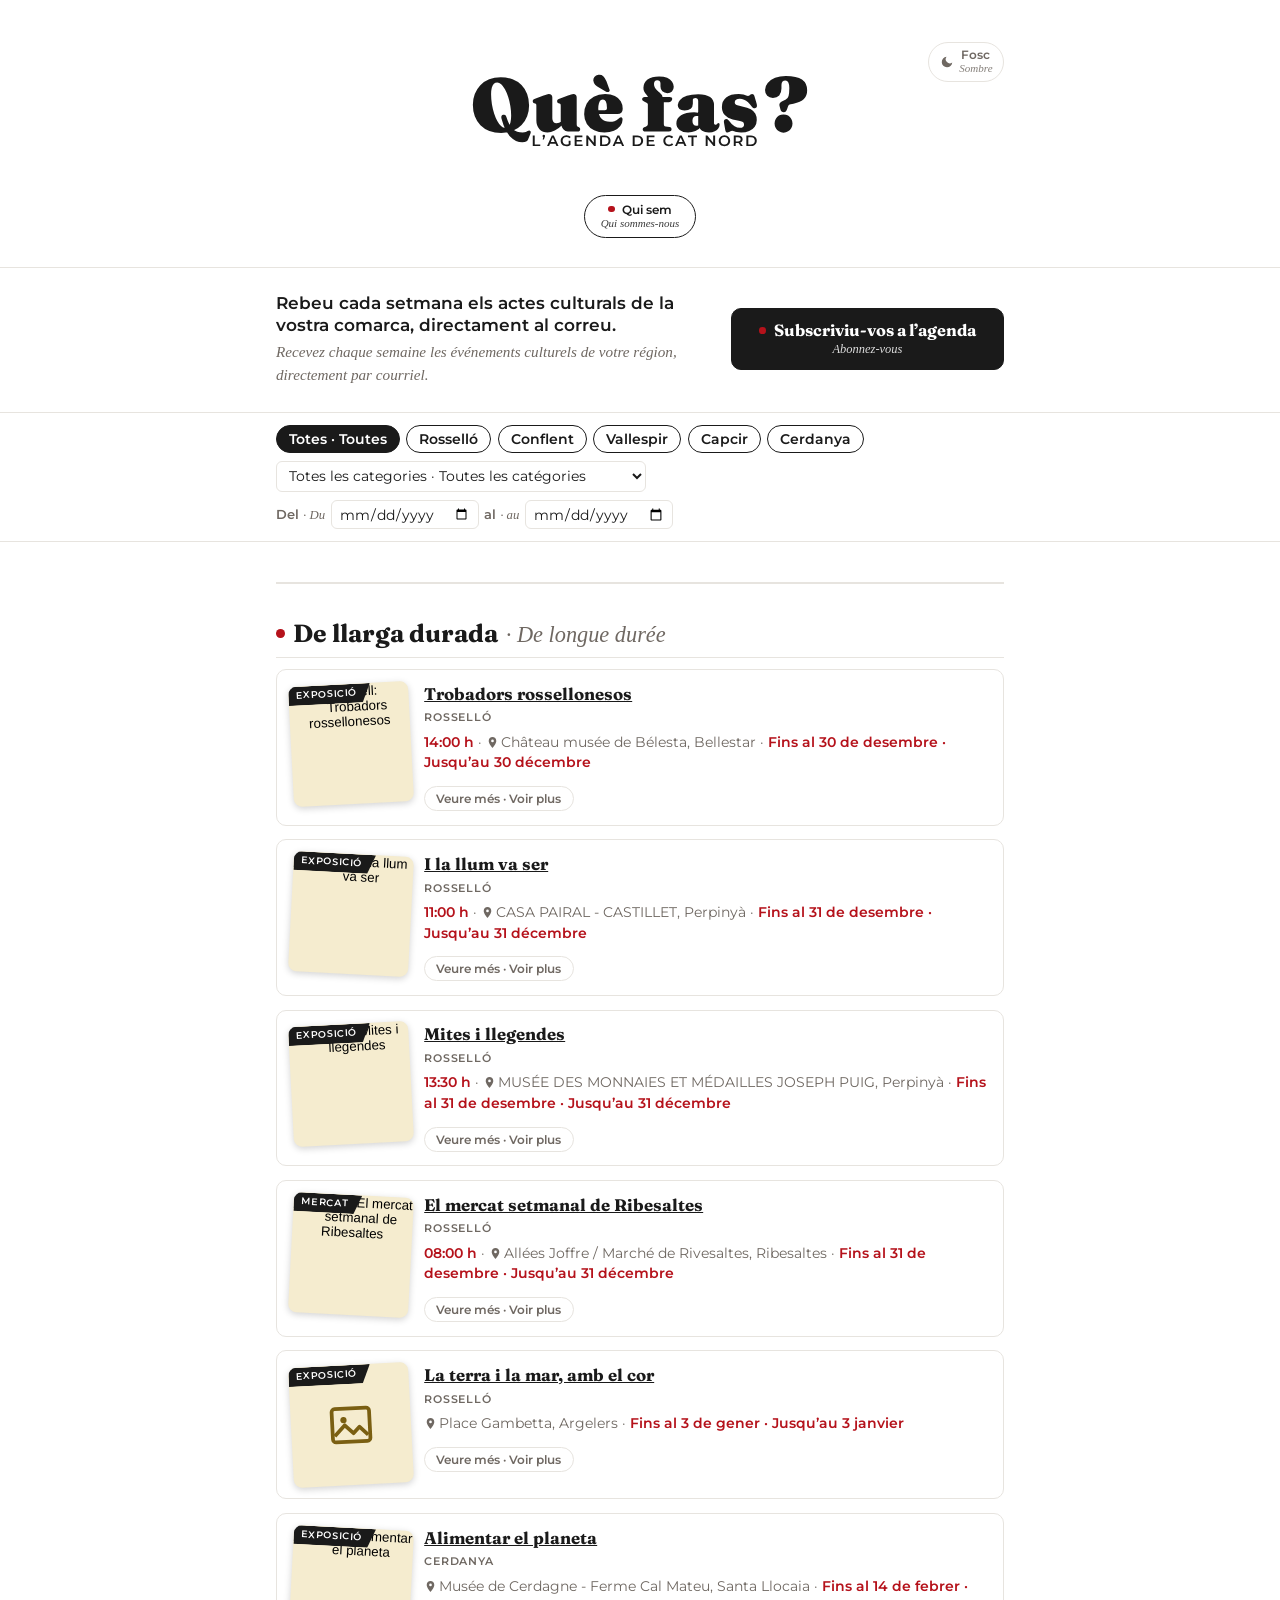
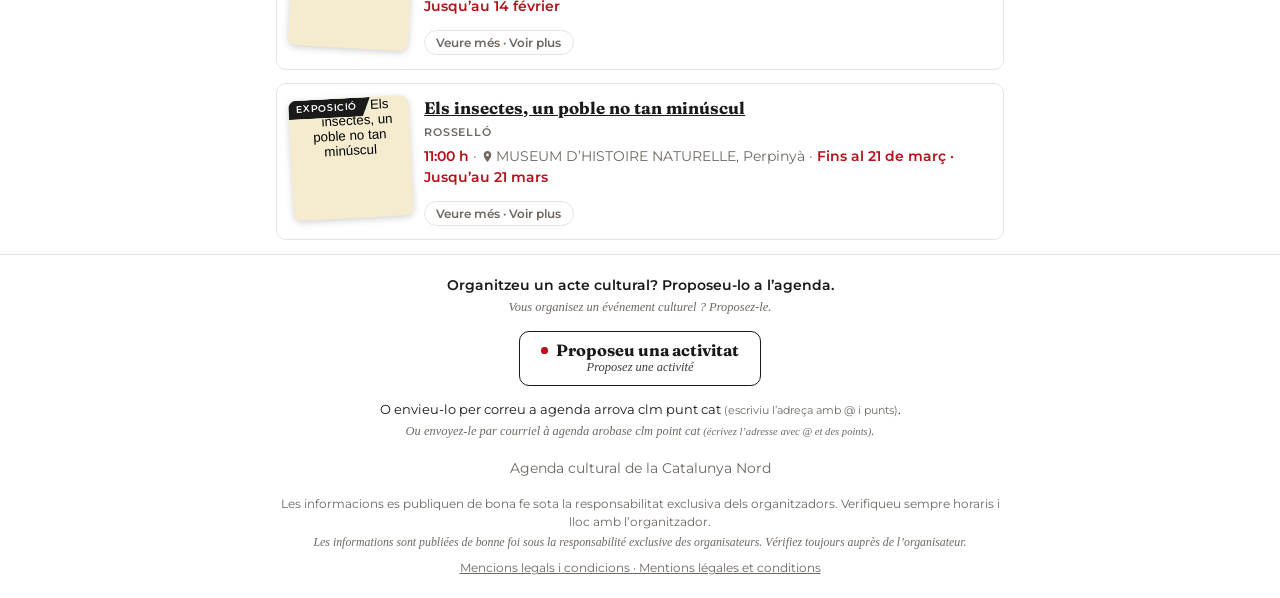
==== commit ececdc56: "Fa visible la secció d'activitats recurrents Renombra «Activitats permanents» a «Activitats recurren" ====
--- a/index.html
+++ b/index.html
@@ -109,9 +109,13 @@
     <section id="franja-permanents" class="franja-llarga"
              aria-labelledby="titol-permanents" hidden>
       <h2 id="titol-permanents" class="titol-dia titol-franja">
-        <span class="dia-ca">Activitats permanents</span>
-        <span class="dia-fr" lang="fr">· Activités permanentes</span>
+        <span class="dia-ca">Activitats recurrents</span>
+        <span class="dia-fr" lang="fr">· Activités récurrentes</span>
       </h2>
+      <p class="subtitol-franja">
+        <span class="dia-ca">Cursos, tallers i mercats que es repeteixen</span>
+        <span class="dia-fr" lang="fr">· Cours, ateliers et marchés qui se répètent</span>
+      </p>
       <div id="llista-permanents">
         <!-- Les targetes es generen a app.js -->
       </div>
--- a/style.css
+++ b/style.css
@@ -37,6 +37,7 @@
   --placeholder-icona: #7a5f12;      /* or fosc, llegible sobre el groc suau */
   --capcalera-fons: #ffffff;
   --capcalera-text: #1a1a1a;
+  --fons-recurrents: #f6f3ee;        /* fons de la franja d'activitats recurrents, en clar */
 
   --tipo-titol: 'Fraunces', Georgia, 'Times New Roman', serif;
   --tipo-ui: 'Montserrat', system-ui, 'Segoe UI', Arial, sans-serif;
@@ -57,6 +58,7 @@
   --placeholder-icona: #c2a23a;
   --capcalera-fons: #121110;
   --capcalera-text: #f2efe9;
+  --fons-recurrents: #1c1a17;        /* fons de la franja d'activitats recurrents, en fosc */
 }
 
 * { box-sizing: border-box; }
@@ -396,9 +398,34 @@
 }
 
 /* La capçalera de la franja reutilitza .titol-dia (mateixa tipografia,
-   mateix punt d'accent) i només en treu el marge de dalt, que aquí ja
-   el posa la mateixa franja. */
-.titol-franja { margin-top: 0.9rem; }
+   mateix punt d'accent), però es llegeix com un títol de secció: mida
+   clarament superior i més aire a sobre. */
+.titol-franja {
+  margin-top: 1.4rem;
+  font-size: 1.55rem;
+}
+
+/* Subtítol de la franja: una línia petita sota el títol de secció. */
+.subtitol-franja {
+  margin: 0 0 1.1rem;
+  font-family: var(--tipo-ui);
+  font-size: 0.85rem;
+  color: var(--tinta-suau);
+}
+.subtitol-franja .dia-fr {
+  font-family: var(--tipo-serif);
+  font-style: italic;
+  font-size: 0.95em;
+}
+
+/* Franja d'activitats recurrents: fons a tota l'amplada de la finestra,
+   perceptible però proper al fons de la pàgina — la senyera segueix sent
+   l'únic accent i els cartells l'únic color de debò. */
+#franja-permanents {
+  padding: 1.4rem 0 1.6rem;
+  box-shadow: 0 0 0 100vmax var(--fons-recurrents);
+  clip-path: inset(0 -100vmax);
+}
 
 /* --------------------------------------------------------------------
    Targeta: cartell a l'esquerra (amb banderola de categoria), cos a la dreta.
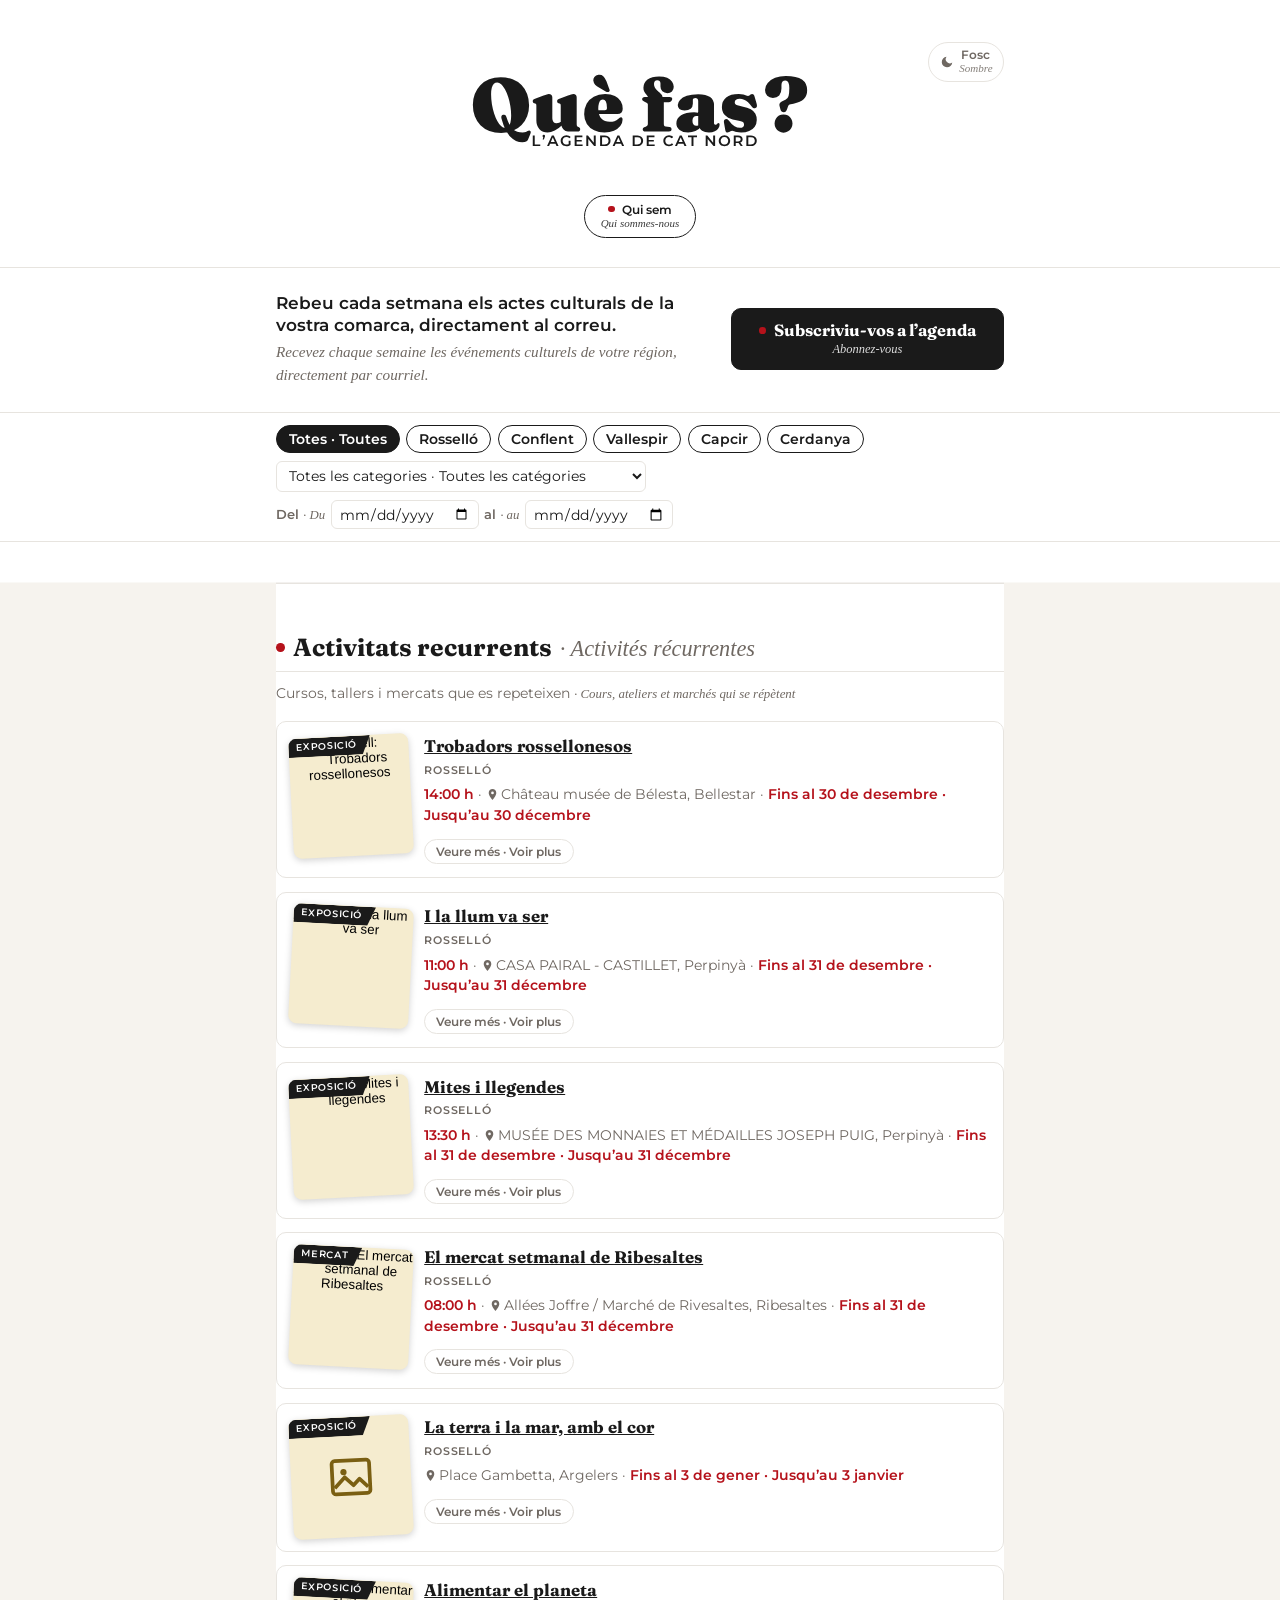
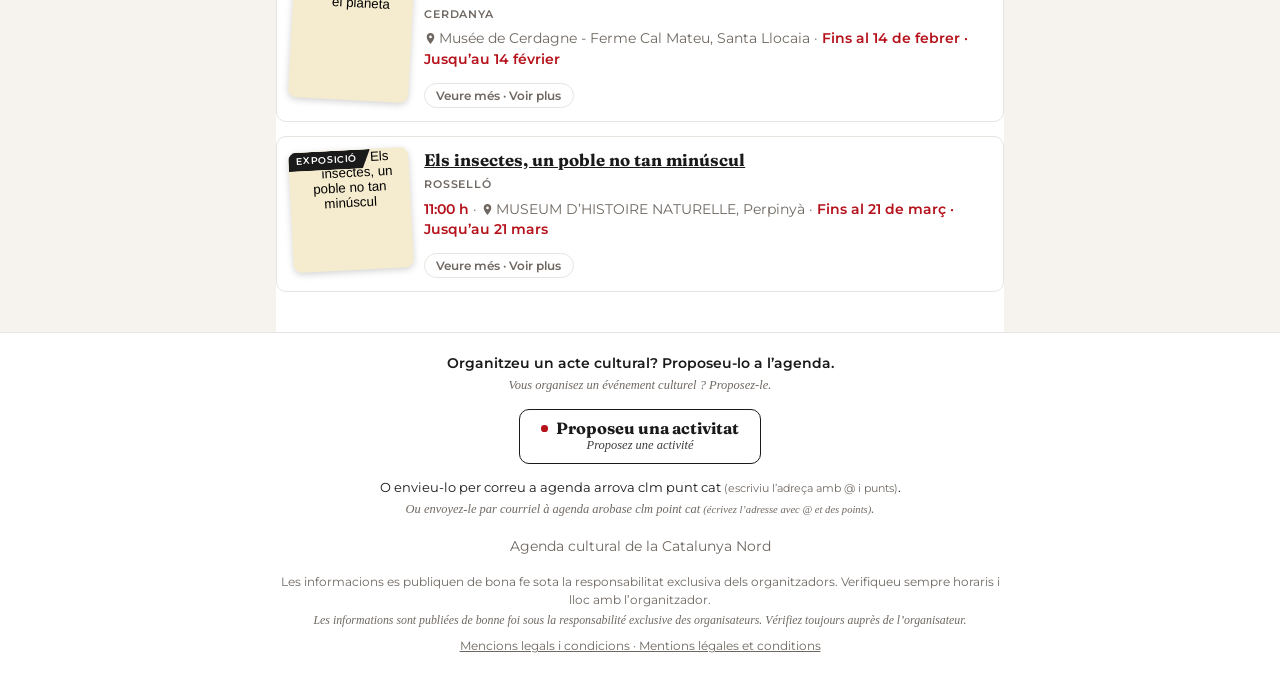
==== commit fa416be7: "Fusiona la franja de recurrents amb la de llarga durada Marxa enrere parcial de la sessió 5: #franja" ====
--- a/index.html
+++ b/index.html
@@ -103,12 +103,15 @@
       <!-- Els esdeveniments es generen a app.js -->
     </div>
 
-    <!-- Activitats permanents: els actes amb `periodicitat` no buida surten
-         de la llista cronològica i de la franja de llarga durada, i es
-         mostren aquí, independentment de la durada de `data_fi`. -->
-    <section id="franja-permanents" class="franja-llarga"
-             aria-labelledby="titol-permanents" hidden>
-      <h2 id="titol-permanents" class="titol-dia titol-franja">
+    <!-- Franja de llarga durada: els actes que duren més de 5 dies
+         (típicament exposicions) o que tenen `periodicitat` no buida
+         surten de la llista cronològica i es mostren aquí, al peu. Si no,
+         una exposició de dos mesos encalla la llista sota la capçalera
+         del dia en què va començar, que al cap d'unes setmanes ja és una
+         data passada. -->
+    <section id="franja-llarga-durada" class="franja-llarga"
+             aria-labelledby="titol-llarga-durada" hidden>
+      <h2 id="titol-llarga-durada" class="titol-dia titol-franja">
         <span class="dia-ca">Activitats recurrents</span>
         <span class="dia-fr" lang="fr">· Activités récurrentes</span>
       </h2>
@@ -116,22 +119,6 @@
         <span class="dia-ca">Cursos, tallers i mercats que es repeteixen</span>
         <span class="dia-fr" lang="fr">· Cours, ateliers et marchés qui se répètent</span>
       </p>
-      <div id="llista-permanents">
-        <!-- Les targetes es generen a app.js -->
-      </div>
-    </section>
-
-    <!-- Franja de llarga durada: els actes que duren més de 5 dies
-         (típicament exposicions) surten de la llista cronològica i es
-         mostren aquí, al peu. Si no, una exposició de dos mesos encalla
-         la llista sota la capçalera del dia en què va començar, que al
-         cap d'unes setmanes ja és una data passada. -->
-    <section id="franja-llarga-durada" class="franja-llarga"
-             aria-labelledby="titol-llarga-durada" hidden>
-      <h2 id="titol-llarga-durada" class="titol-dia titol-franja">
-        <span class="dia-ca">De llarga durada</span>
-        <span class="dia-fr" lang="fr">· De longue durée</span>
-      </h2>
       <div id="llista-llarga-durada">
         <!-- Les targetes es generen a app.js -->
       </div>
--- a/style.css
+++ b/style.css
@@ -418,10 +418,10 @@
   font-size: 0.95em;
 }
 
-/* Franja d'activitats recurrents: fons a tota l'amplada de la finestra,
-   perceptible però proper al fons de la pàgina — la senyera segueix sent
-   l'únic accent i els cartells l'únic color de debò. */
-#franja-permanents {
+/* Franja de llarga durada / activitats recurrents: fons a tota l'amplada
+   de la finestra, perceptible però proper al fons de la pàgina — la
+   senyera segueix sent l'únic accent i els cartells l'únic color de debò. */
+#franja-llarga-durada {
   padding: 1.4rem 0 1.6rem;
   box-shadow: 0 0 0 100vmax var(--fons-recurrents);
   clip-path: inset(0 -100vmax);
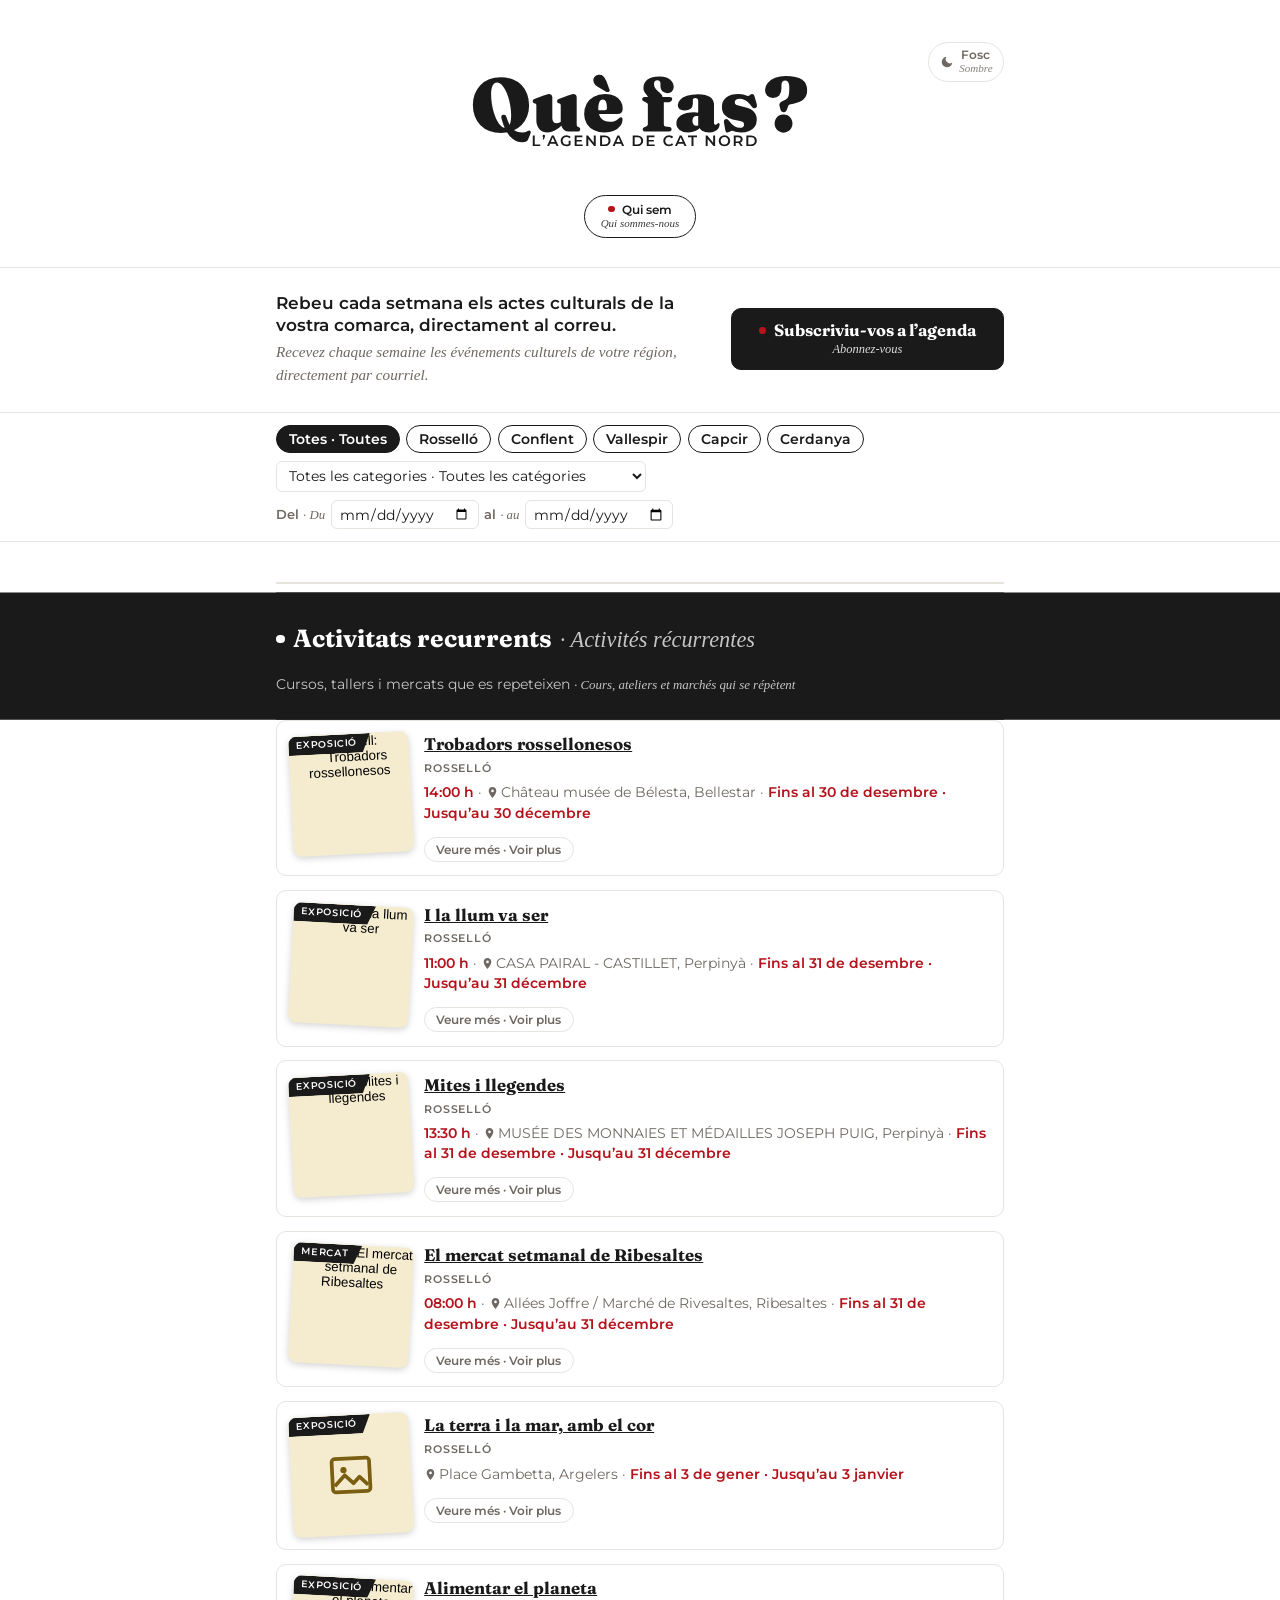
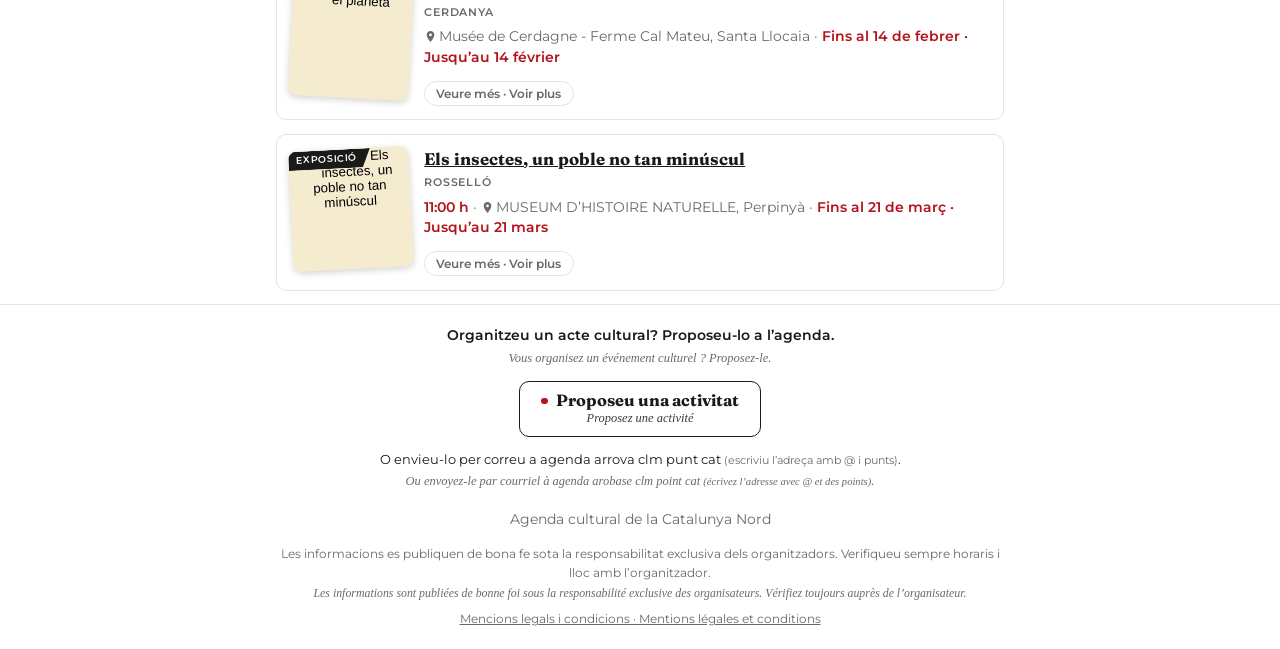
==== commit 9d027085: "Bloc invers per al títol i subtítol de la franja de recurrents Substitueix el fons ple de la secció " ====
--- a/index.html
+++ b/index.html
@@ -111,14 +111,16 @@
          data passada. -->
     <section id="franja-llarga-durada" class="franja-llarga"
              aria-labelledby="titol-llarga-durada" hidden>
-      <h2 id="titol-llarga-durada" class="titol-dia titol-franja">
-        <span class="dia-ca">Activitats recurrents</span>
-        <span class="dia-fr" lang="fr">· Activités récurrentes</span>
-      </h2>
-      <p class="subtitol-franja">
-        <span class="dia-ca">Cursos, tallers i mercats que es repeteixen</span>
-        <span class="dia-fr" lang="fr">· Cours, ateliers et marchés qui se répètent</span>
-      </p>
+      <div class="franja-capcalera-inversa">
+        <h2 id="titol-llarga-durada" class="titol-dia titol-franja">
+          <span class="dia-ca">Activitats recurrents</span>
+          <span class="dia-fr" lang="fr">· Activités récurrentes</span>
+        </h2>
+        <p class="subtitol-franja">
+          <span class="dia-ca">Cursos, tallers i mercats que es repeteixen</span>
+          <span class="dia-fr" lang="fr">· Cours, ateliers et marchés qui se répètent</span>
+        </p>
+      </div>
       <div id="llista-llarga-durada">
         <!-- Les targetes es generen a app.js -->
       </div>
--- a/style.css
+++ b/style.css
@@ -37,7 +37,6 @@
   --placeholder-icona: #7a5f12;      /* or fosc, llegible sobre el groc suau */
   --capcalera-fons: #ffffff;
   --capcalera-text: #1a1a1a;
-  --fons-recurrents: #f6f3ee;        /* fons de la franja d'activitats recurrents, en clar */
 
   --tipo-titol: 'Fraunces', Georgia, 'Times New Roman', serif;
   --tipo-ui: 'Montserrat', system-ui, 'Segoe UI', Arial, sans-serif;
@@ -58,7 +57,6 @@
   --placeholder-icona: #c2a23a;
   --capcalera-fons: #121110;
   --capcalera-text: #f2efe9;
-  --fons-recurrents: #1c1a17;        /* fons de la franja d'activitats recurrents, en fosc */
 }
 
 * { box-sizing: border-box; }
@@ -397,34 +395,43 @@
   border-top: 2px solid var(--vora);
 }
 
+/* Capçalera de la franja: bloc de colors invertits a tota l'amplada de la
+   finestra (fons/tinta bescanviats), amb el text alineat a l'amplada del
+   contingut. El bloc ell mateix és la separació visual de la secció. */
+.franja-capcalera-inversa {
+  background: var(--tinta);
+  box-shadow: 0 0 0 100vmax var(--tinta);
+  clip-path: inset(0 -100vmax);
+  padding: 1.75rem 0 1.6rem;
+}
+.franja-capcalera-inversa .titol-dia {
+  color: var(--fons);
+  border-bottom: none;
+  margin-top: 0;
+}
+.franja-capcalera-inversa .titol-dia::before { background: var(--fons); }
+.franja-capcalera-inversa .titol-dia .dia-fr { color: var(--fons); opacity: 0.75; }
+
 /* La capçalera de la franja reutilitza .titol-dia (mateixa tipografia,
    mateix punt d'accent), però es llegeix com un títol de secció: mida
    clarament superior i més aire a sobre. */
 .titol-franja {
-  margin-top: 1.4rem;
   font-size: 1.55rem;
 }
 
-/* Subtítol de la franja: una línia petita sota el títol de secció. */
+/* Subtítol de la franja: una línia petita sota el títol de secció, dins
+   del mateix bloc invertit. */
 .subtitol-franja {
-  margin: 0 0 1.1rem;
+  margin: 0;
   font-family: var(--tipo-ui);
   font-size: 0.85rem;
-  color: var(--tinta-suau);
+  color: var(--fons);
+  opacity: 0.75;
 }
 .subtitol-franja .dia-fr {
   font-family: var(--tipo-serif);
   font-style: italic;
   font-size: 0.95em;
-}
-
-/* Franja de llarga durada / activitats recurrents: fons a tota l'amplada
-   de la finestra, perceptible però proper al fons de la pàgina — la
-   senyera segueix sent l'únic accent i els cartells l'únic color de debò. */
-#franja-llarga-durada {
-  padding: 1.4rem 0 1.6rem;
-  box-shadow: 0 0 0 100vmax var(--fons-recurrents);
-  clip-path: inset(0 -100vmax);
 }
 
 /* --------------------------------------------------------------------
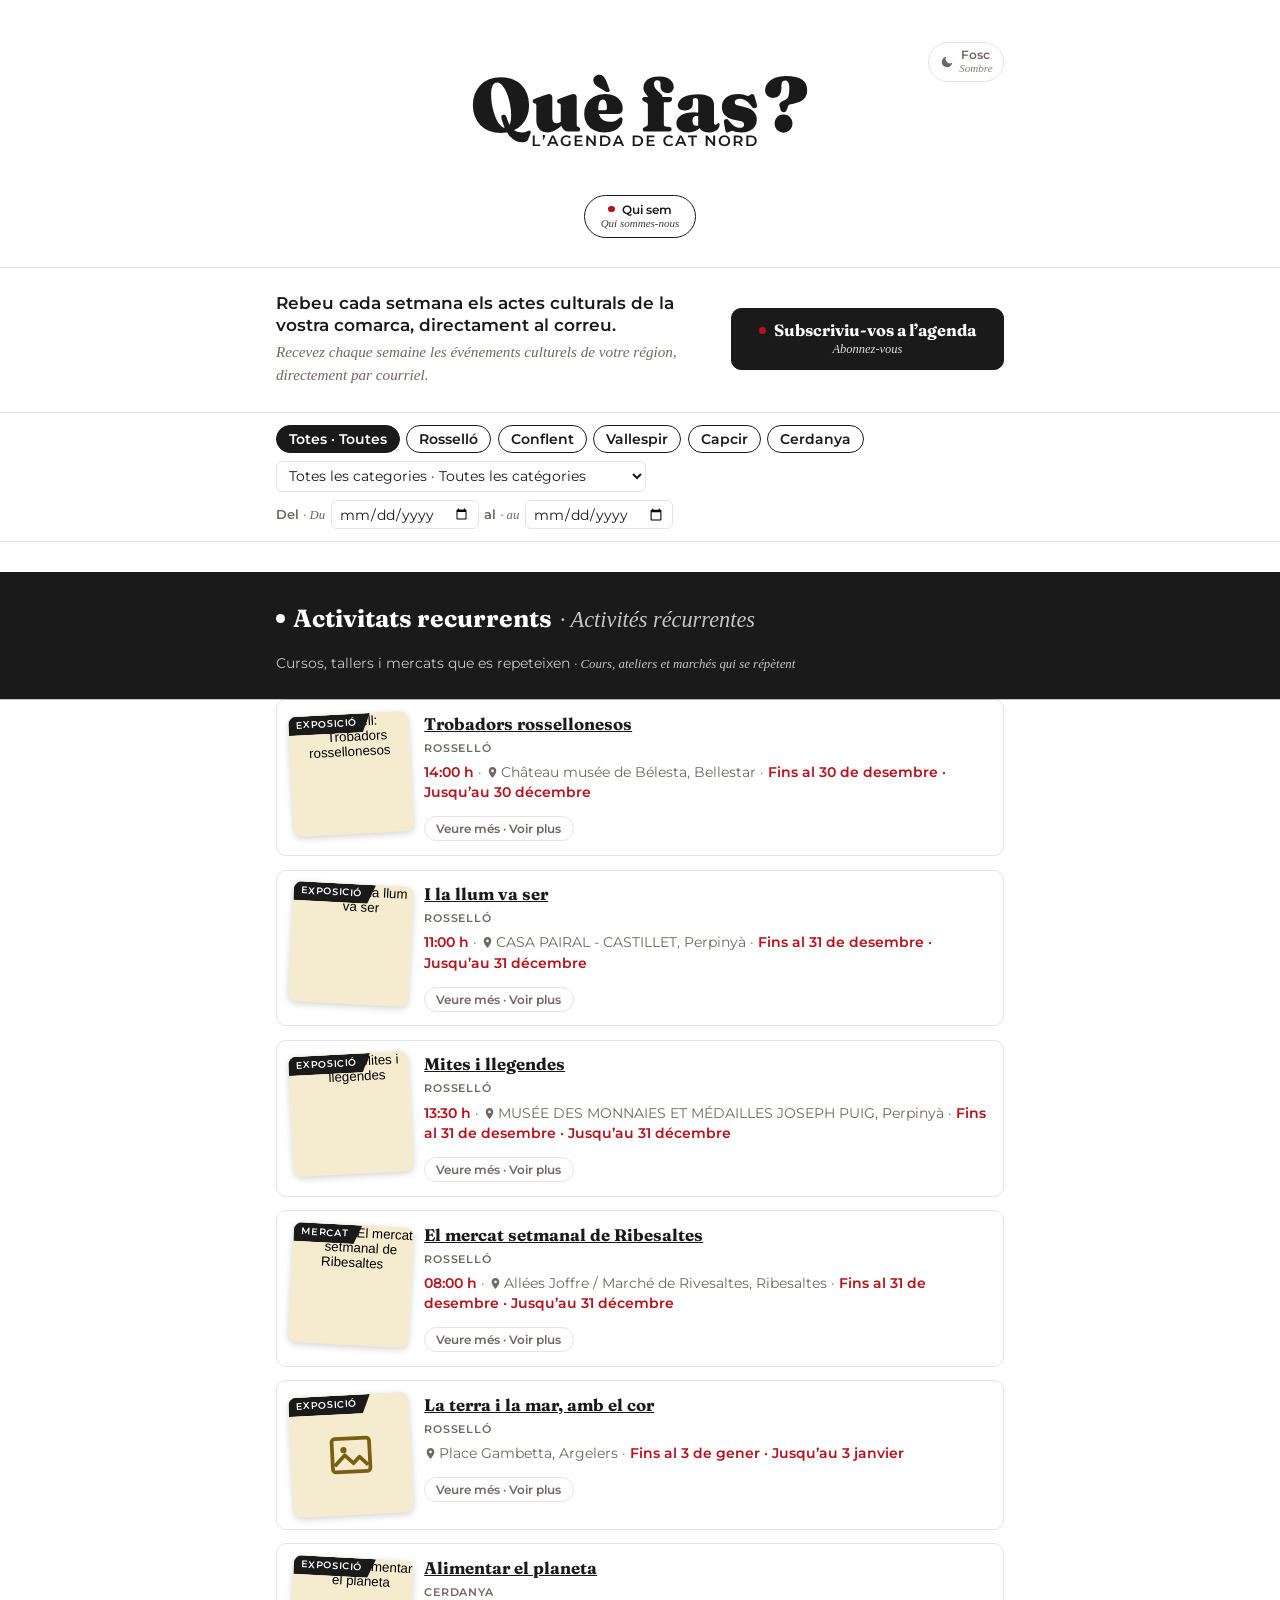
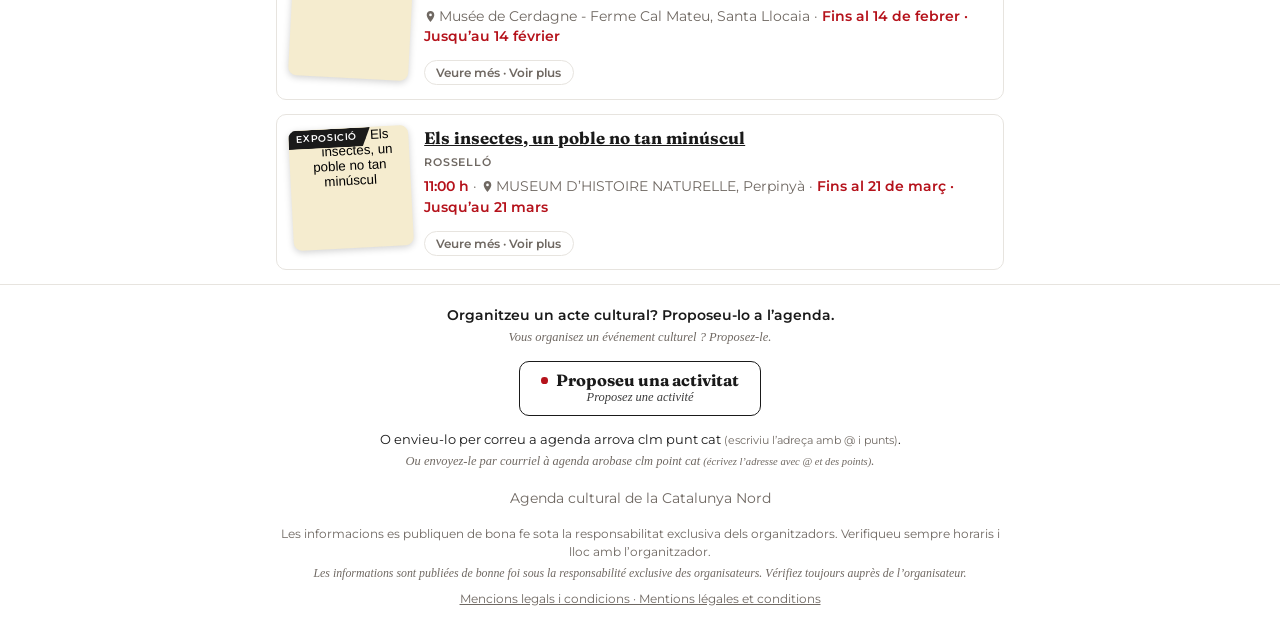
==== commit becf4600: "url-segura.js: cap enllaç que no sigui http(s) font_url i imatge_url de l'ADT66 arribaven a un href " ====
--- a/index.html
+++ b/index.html
@@ -167,6 +167,7 @@
     <p id="visor-titol" class="visor-titol"></p>
   </div>
 
+  <script src="url-segura.js"></script>
   <script src="app.js"></script>
 </body>
 </html>
--- a/style.css
+++ b/style.css
@@ -386,13 +386,11 @@
 /* --------------------------------------------------------------------
    Franja de llarga durada: els actes de més de 5 dies (exposicions)
    surten de la llista cronològica i es recullen aquí, al peu. Es
-   distingeix de la llista amb un filet de separació més marcat a dalt,
-   no amb cap color nou: la pàgina continua sent monocroma.
+   distingeix de la llista amb el mateix marge que separa un dia del
+   següent — el bloc invers de la capçalera ja és prou separació.
 -------------------------------------------------------------------- */
 .franja-llarga {
-  margin-top: 2.5rem;
-  padding-top: 0.5rem;
-  border-top: 2px solid var(--vora);
+  margin-top: 1.85rem;
 }
 
 /* Capçalera de la franja: bloc de colors invertits a tota l'amplada de la
